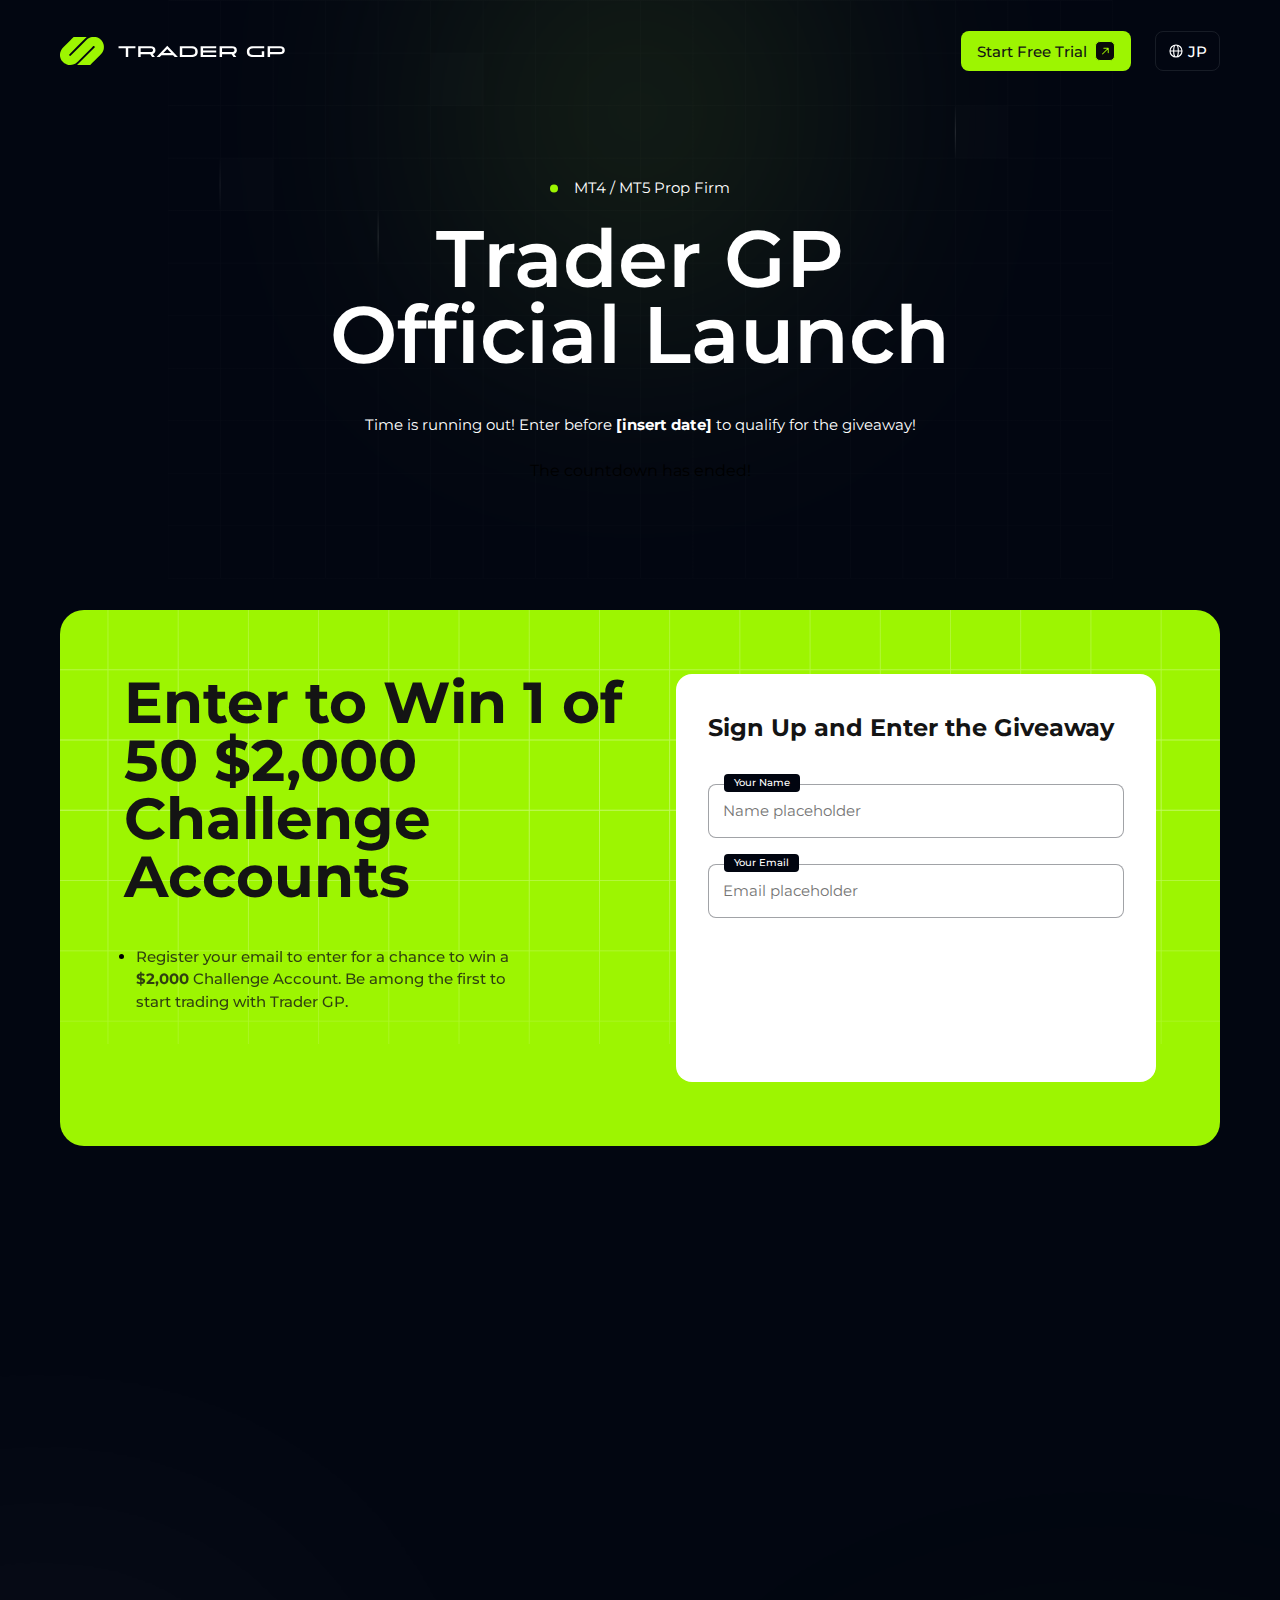
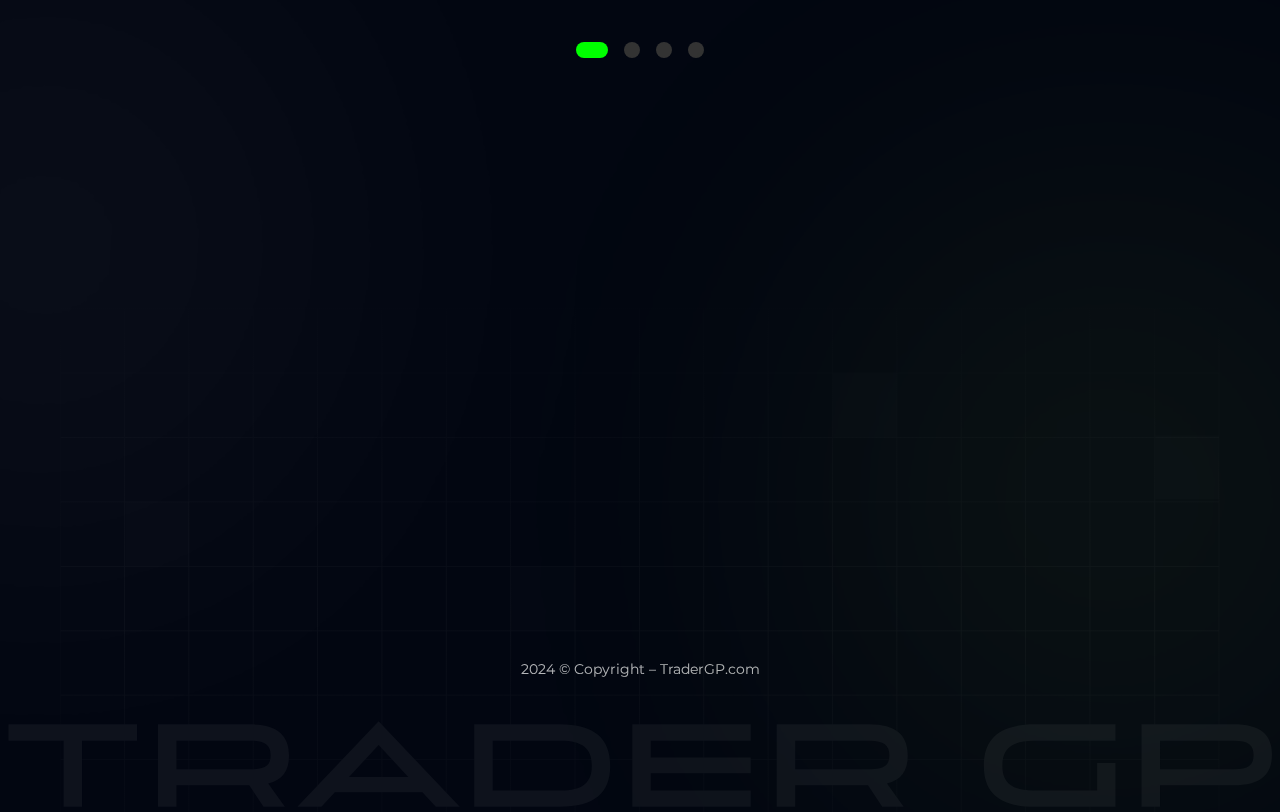
==== index.html @ 7bb1eeb3 "update" ====
<!DOCTYPE html>
<html lang="en">

<head>
    <meta charset="UTF-8">
    <meta name="viewport" content="width=device-width, initial-scale=1.0">
    <meta name="description"
        content="Join Trader GP for a chance to win $2,000 Challenge Accounts. Sign up now and start your journey towards becoming a professional trader.">
    <meta name="keywords" content="Trader GP, Trading, Forex, Giveaway, Challenge Account">
    <link rel="stylesheet" href="./css/style.css">
    <link rel="icon" href="./img/fav.svg" type="image/x-icon">
    <title>Trader GP Official Launch</title>
</head>

<body>
    <div class="container">
        <div class="blue_round"></div>
        <div class="green_round"></div>
        <header>
            <div class="container">
                <div class="header_container">
                    <a class="logo" href="./">
                        <svg class="logo1" xmlns="http://www.w3.org/2000/svg" width="45" height="46" viewBox="0 0 45 46"
                            fill="none">
                            <g clip-path="url(#clip0_260_321)">
                                <path
                                    d="M25.5085 10.2024C20.2651 15.4439 15.0234 20.6855 9.78338 25.927C9.56275 26.1535 9.38083 26.4148 9.24488 26.7003C9.07044 27.0617 9.3182 27.5596 9.75051 27.782C9.91984 27.8921 10.1237 27.9365 10.3235 27.9067C10.5233 27.8769 10.7053 27.775 10.8351 27.6202C11.3786 27.1148 11.8893 26.579 12.4101 26.0558L19.2867 19.1767C21.605 16.8592 23.936 14.5493 26.2392 12.2167C27.2284 11.1915 28.4005 10.3601 29.6951 9.76522C30.4847 9.42389 31.3122 9.17785 32.1601 9.03232C33.1982 8.85615 34.2558 8.82468 35.3026 8.93882C35.8289 8.98939 36.3479 9.09873 36.8498 9.26483C37.5096 9.46087 38.1509 9.71457 38.7662 10.023C40.4599 10.919 41.8591 12.2844 42.7961 13.9554C43.2226 14.7454 43.5577 15.5814 43.7947 16.4473C44.1613 17.6755 44.1233 18.924 44.0475 20.1674C43.978 20.9656 43.7906 21.7491 43.4913 22.4924C43.1446 23.495 42.6262 24.4296 41.9592 25.2547C41.4005 25.9219 40.7988 26.5537 40.1895 27.1704C38.344 29.0355 36.4807 30.8854 34.6276 32.7303C33.2194 34.138 31.8163 35.5482 30.4005 36.9457C30.2722 37.0634 30.1067 37.1322 29.9328 37.1403C25.8288 37.1505 21.7264 37.1505 17.6257 37.1403C17.5094 37.1403 17.3299 37.1403 17.1201 37.1403C17.1327 37.1555 18.1086 36.18 18.096 36.1648L26.1557 28.108C28.6839 25.5807 31.2078 23.0535 33.7276 20.5262C34.0158 20.2381 34.304 19.95 34.5871 19.6569C34.7263 19.5335 34.8249 19.3709 34.87 19.1905C34.9151 19.0101 34.9046 18.8203 34.8399 18.646C34.7744 18.4654 34.6588 18.3071 34.5065 18.1899C34.3543 18.0726 34.1718 18.0011 33.9804 17.9838C33.8388 17.9744 33.697 17.9972 33.5656 18.0506C33.4342 18.104 33.3167 18.1866 33.2219 18.2921C32.691 18.8203 32.1576 19.346 31.6267 19.8767L26.0318 25.5024C23.8576 27.6792 21.6843 29.8543 19.5117 32.0277C18.7255 32.8112 17.9594 33.6174 17.1479 34.3755C16.228 35.2394 15.1521 35.9204 13.9776 36.3822C12.7437 36.8732 11.4248 37.1154 10.0969 37.0949C9.00716 37.0861 7.92553 36.907 6.89116 36.5641C5.0941 35.965 3.5033 34.8698 2.30256 33.4051C1.60196 32.605 1.06052 31.6786 0.707294 30.6756C0.457087 30.0352 0.260891 29.375 0.120759 28.7019C0.0149268 27.913 -0.0214478 27.1164 0.0120505 26.3212C0.0198502 25.709 0.104791 25.1002 0.264866 24.5092C0.492224 23.7214 0.780459 22.9525 1.12697 22.2094C1.70592 20.9458 2.64386 19.9576 3.6172 18.9897C5.83018 16.7859 8.03895 14.5779 10.2435 12.3658C11.3256 11.2841 12.4076 10.2075 13.4846 9.12078C13.5672 9.03123 13.6683 8.96083 13.781 8.91455C13.8937 8.86827 14.0152 8.84723 14.1369 8.85289C18.1819 8.85289 22.7857 8.85289 26.8409 8.85289"
                                    fill="#9DF501" />
                            </g>
                            <defs>
                                <clipPath id="clip0_260_321">
                                    <rect width="44.0976" height="44.0976" fill="white"
                                        transform="translate(0 0.951172)" />
                                </clipPath>
                            </defs>
                        </svg>
                        <svg class="logo2" xmlns="http://www.w3.org/2000/svg" width="170" height="16"
                            viewBox="0 0 170 16" fill="none">
                            <path d="M11.2704 14.0634H8.83179V5.32763H1.54688V3.16685H18.5399V5.32763H11.2704V14.0634Z"
                                fill="white" />
                            <path
                                d="M38.6334 7.2569V7.33407C38.6334 9.29421 37.7691 10.4981 35.8861 10.9765L38.0932 14.0634H35.2533L33.3703 11.2235H23.7549V14.0634H21.3008V3.16685H33.571C37.0745 3.16685 38.6334 4.61766 38.6334 7.2569ZM36.1948 7.3032V7.22603C36.1948 5.945 35.4694 5.32763 33.5864 5.32763H23.7549V9.09356H33.5864C35.5157 9.09356 36.1948 8.53794 36.1948 7.3032Z"
                                fill="white" />
                            <path
                                d="M61.2066 14.0634H58.0426L56.2677 12.1495H44.692L42.9171 14.0634H39.7377L50.4799 2.76556L61.2066 14.0634ZM50.4799 5.8987L46.5596 10.1277H54.4001L50.4799 5.8987Z"
                                fill="white" />
                            <path
                                d="M74.4271 14.0634H63.1138V3.16685H74.4271C79.0419 3.16685 81.0946 5.09612 81.0946 8.58424V8.70771C81.0946 12.1958 79.0419 14.0634 74.4271 14.0634ZM65.5679 5.32763V11.9026H74.5042C77.4522 11.9026 78.656 10.8531 78.656 8.69228V8.5688C78.656 6.37716 77.4522 5.32763 74.5042 5.32763H65.5679Z"
                                fill="white" />
                            <path
                                d="M99.6785 14.0634H84.0128V3.16685H99.6785V5.32763H86.4668V7.53472H99.6785V9.61833H86.4668V11.9026H99.6785V14.0634Z"
                                fill="white" />
                            <path
                                d="M120.436 7.2569V7.33407C120.436 9.29421 119.571 10.4981 117.688 10.9765L119.895 14.0634H117.056L115.173 11.2235H105.557V14.0634H103.103V3.16685H115.373C118.877 3.16685 120.436 4.61766 120.436 7.2569ZM117.997 7.3032V7.22603C117.997 5.945 117.272 5.32763 115.389 5.32763H105.557V9.09356H115.389C117.318 9.09356 117.997 8.53794 117.997 7.3032Z"
                                fill="white" />
                            <path
                                d="M147.905 14.0634H137.163C132.548 14.0634 130.495 12.1958 130.495 8.70771V8.58424C130.495 5.09612 132.548 3.16685 137.163 3.16685H147.905V5.32763H137.101C134.215 5.32763 132.949 6.37716 132.949 8.5688V8.69228C132.949 10.8531 134.215 11.9026 137.101 11.9026H145.466V8.27555H147.905V14.0634Z"
                                fill="white" />
                            <path
                                d="M153.785 14.0634H151.331V3.16685H163.523C167.027 3.16685 168.586 4.52506 168.586 7.13343V7.2106C168.586 9.81897 167.027 11.2235 163.523 11.2235H153.785V14.0634ZM153.785 5.32763V9.09356H163.539C165.468 9.09356 166.147 8.53794 166.147 7.27234V7.19516C166.147 5.88326 165.422 5.32763 163.539 5.32763H153.785Z"
                                fill="white" />
                        </svg>
                    </a>
                    <div class="right">

                        <a href="#" class="btn">
                            <p>Start Free Trial</p>
                            <svg xmlns="http://www.w3.org/2000/svg" width="20" height="20" viewBox="0 0 20 20"
                                fill="none">
                                <rect x="0.5" y="0.5" width="19" height="19" rx="4.5" fill="#0A0A0A" stroke="#9DF501" />
                                <path
                                    d="M13.7408 7.23694C13.7408 6.9608 13.517 6.73694 13.2408 6.73694L8.74085 6.73694C8.4647 6.73694 8.24085 6.9608 8.24085 7.23694C8.24085 7.51308 8.4647 7.73694 8.74085 7.73694L12.7408 7.73694L12.7408 11.7369C12.7408 12.0131 12.9647 12.2369 13.2408 12.2369C13.517 12.2369 13.7408 12.0131 13.7408 11.7369L13.7408 7.23694ZM7.58988 13.595L13.5944 7.59049L12.8873 6.88338L6.88277 12.8879L7.58988 13.595Z"
                                    fill="#9DF501" />
                            </svg>
                        </a>
                        <a class="lang" href="./indexJP.html">
                            <svg xmlns="http://www.w3.org/2000/svg" width="16" height="16" viewBox="0 0 16 16"
                                fill="none">
                                <path
                                    d="M14 8C14 9.5913 13.3679 11.1174 12.2426 12.2426C11.1174 13.3679 9.5913 14 8 14M14 8C14 6.4087 13.3679 4.88258 12.2426 3.75736C11.1174 2.63214 9.5913 2 8 2M14 8H2M8 14C6.4087 14 4.88258 13.3679 3.75736 12.2426C2.63214 11.1174 2 9.5913 2 8M8 14C9.28867 14 10.3333 11.3133 10.3333 8C10.3333 4.68667 9.28867 2 8 2M8 14C6.71133 14 5.66667 11.3133 5.66667 8C5.66667 4.68667 6.71133 2 8 2M8 2C6.4087 2 4.88258 2.63214 3.75736 3.75736C2.63214 4.88258 2 6.4087 2 8"
                                    stroke="white" stroke-width="1.16667" stroke-linejoin="round" />
                            </svg>
                            <p>JP</p>
                        </a>
                    </div>
                </div>
            </div>
        </header>
        <main>
            <section class="sect_timer">

                <div class="box_info">
                    <span class="title fade-in">
                        <svg xmlns="http://www.w3.org/2000/svg" width="8" height="9" viewBox="0 0 8 9" fill="none">
                            <circle cx="4" cy="4.5" r="4" fill="#9DF501" />
                        </svg>
                        <h4>MT4 / MT5 Prop Firm</h4>
                    </span>
                    <h1 class="fade-in">Trader GP Official Launch</h1>
                    <p class="fade-in">Time is running out! Enter before <b>[insert date]</b> to qualify for the
                        giveaway!</p>
                    <div class="countdown fade-in">
                        <div class="time-box">
                            <span id="days" class="time-value">00</span>
                            <span class="time-label">Days</span>
                        </div>
                        <div class="space">:</div>
                        <div class="time-box">
                            <span id="hours" class="time-value">00</span>
                            <span class="time-label">Hours</span>
                        </div>
                        <div class="space">:</div>
                        <div class="time-box">
                            <span id="minutes" class="time-value">00</span>
                            <span class="time-label">Minutes</span>
                        </div>
                        <div class="space">:</div>
                        <div class="time-box">
                            <span id="seconds" class="time-value">00</span>
                            <span class="time-label">Seconds</span>
                        </div>
                    </div>

                </div>
            </section>
            <section class="sect_form">

                <div class="box">
                    <div class="left">
                        <h2 class="fade-in">Enter to Win 1 of 50 $2,000 Challenge Accounts</h2>
                        <ul>
                            <li class="text fade-in">
                                <p>
                                    Register your email to enter for a chance to win a <b>$2,000</b> Challenge
                                    Account.
                                    Be among the first to start trading with
                                    Trader GP.
                                </p>
                            </li>


                            <li class="text fade-in">

                                <p>
                                    Winners will be announced on <b>[insert date]</b>. Secure your spot now!
                                </p>
                            </li>
                        </ul>
                    </div>
                    <div class="right ">
                        <h3 class="fade-in">Sign Up and Enter the Giveaway</h3>
                        <form class="form" id="form">
                            <div class="input-group fade-in">
                                <span class="label">Your Name</span>
                                <input type="text" id="name" placeholder="Name placeholder" class="input-field" />
                            </div>
                            <div class="input-group mb fade-in">
                                <span class="label">Your Email</span>
                                <input type="email" id="email" placeholder="Email placeholder" class="input-field" />
                                <span class="error" id="formError">error</span>
                            </div>

                            <button type="button" class="fade-in btn-submit" id="submitButton">Sign Me Up</button>
                        </form>

                    </div>
                </div>

            </section>
            <section class="sect_slide">

                <div class="grid4">
                    <div class="card fade-in">
                        <img src="./img/icon1.svg" alt="icon">
                        <h3>Powerful Trading Capital</h3>
                        <p>Unlock up to <b>$200,000</b> in trading capital and take your trading to the next
                            level—risk-free.</p>
                    </div>
                    <div class="card fade-in">
                        <img src="./img/icon2.svg" alt="icon">
                        <h3>Maximize Your Earnings</h3>
                        <p>Keep <b>up to 90%</b> of your profits—industry-leading rewards for your success.</p>
                    </div>
                    <div class="card fade-in">
                        <img src="./img/icon3.svg" alt="icon">
                        <h3>Trade Like a Pro</h3>
                        <p>Trade on <b>MT4 and MT5,</b> the global standard for professional traders, with
                            cutting-edge
                            analytical tools.</p>
                    </div>
                    <div class="card fade-in last">
                        <img src="./img/icon4.svg" alt="icon">
                        <h3>Dedicated Support</h3>
                        <p>Access <b>24/7</b> expert support and resources—your success is always our priority</p>
                    </div>
                </div>
                <div class="pagination">
                    <span class="dot active"></span>
                    <span class="dot"></span>
                    <span class="dot"></span>
                    <span class="dot"></span>
                </div>
            </section>
        </main>
        <footer>

            <div class="info">
                <svg class="fade-in" xmlns="http://www.w3.org/2000/svg" width="81" height="81" viewBox="0 0 81 81"
                    fill="none">
                    <path
                        d="M46.855 16.992C37.2237 26.6198 27.5955 36.2475 17.9705 45.8753C17.5652 46.2915 17.231 46.7714 16.9813 47.2958C16.6609 47.9597 17.116 48.8742 17.9101 49.2827C18.2211 49.485 18.5955 49.5666 18.9626 49.5118C19.3296 49.4571 19.6639 49.2699 19.9023 48.9856C20.9007 48.0571 21.8388 47.073 22.7954 46.1121L35.4265 33.4762C39.6849 29.2193 43.9665 24.9764 48.197 20.6918C50.0141 18.8087 52.167 17.2815 54.5451 16.1889C55.9955 15.5619 57.5155 15.11 59.0728 14.8427C60.9797 14.5191 62.9223 14.4613 64.8451 14.6709C65.8118 14.7638 66.7651 14.9646 67.6871 15.2697C68.899 15.6298 70.0769 16.0958 71.2071 16.6624C74.3182 18.3082 76.8884 20.8162 78.6094 23.8855C79.3929 25.3366 80.0083 26.8722 80.4436 28.4627C81.117 30.7188 81.0473 33.012 80.908 35.2959C80.7805 36.7621 80.4362 38.2014 79.8864 39.5667C79.2495 41.4082 78.2973 43.125 77.0723 44.6405C76.046 45.866 74.9407 47.0266 73.8216 48.1593C70.4316 51.5852 67.0091 54.9832 63.6052 58.372C61.0186 60.9576 58.4413 63.5479 55.8408 66.115C55.6051 66.3311 55.301 66.4576 54.9816 66.4725C47.4432 66.4911 39.9078 66.4911 32.3756 66.4725C32.162 66.4725 31.8322 66.4725 31.4468 66.4725C31.47 66.5003 33.2625 64.7085 33.2393 64.6806L48.0438 49.8815C52.6876 45.2394 57.3237 40.5972 61.952 35.9551C62.4814 35.4259 63.0108 34.8967 63.5309 34.3582C63.7865 34.1315 63.9676 33.833 64.0505 33.5016C64.1334 33.1702 64.1141 32.8216 63.9953 32.5013C63.8749 32.1696 63.6625 31.879 63.3828 31.6636C63.1032 31.4482 62.768 31.3169 62.4164 31.2851C62.1564 31.2677 61.8959 31.3097 61.6545 31.4078C61.4132 31.5059 61.1973 31.6576 61.0232 31.8514C60.048 32.8216 59.0682 33.7872 58.093 34.7621L47.8162 45.0954C43.8226 49.0939 39.8304 53.0892 35.8399 57.0814C34.3956 58.5205 32.9885 60.0014 31.4979 61.394C29.8082 62.9807 27.832 64.2316 25.6745 65.0798C23.408 65.9817 20.9855 66.4266 18.5463 66.3889C16.5447 66.3728 14.5579 66.0438 12.6579 65.4141C9.35704 64.3135 6.43499 62.3018 4.22943 59.6114C2.94253 58.1418 1.948 56.4402 1.29918 54.5979C0.839595 53.4215 0.479214 52.2088 0.221815 50.9724C0.027418 49.5234 -0.0393962 48.0602 0.0221348 46.5995C0.0364615 45.4749 0.192484 44.3567 0.486516 43.2711C0.904135 41.8241 1.43358 40.4117 2.07006 39.0467C3.13349 36.7257 4.85634 34.9106 6.64421 33.1327C10.7091 29.0847 14.7662 25.0291 18.8156 20.9656C20.8032 18.9788 22.7907 17.0013 24.769 15.0051C24.9207 14.8406 25.1065 14.7113 25.3135 14.6263C25.5205 14.5413 25.7436 14.5027 25.9671 14.5131C33.3972 14.5131 41.8536 14.5131 49.3023 14.5131"
                        fill="#9DF501" />
                </svg>
                <h2 class="fade-in">
                    Winners announced on <span class="green">[insert date]</span>. Claim your funded account and
                    start
                    profiting with Trader GP.
                </h2>
                <span class="link fade-in">
                    <p>Terms and conditions apply.</p>
                    <a href="#" class="header__link green">Read here</a>
                </span>

                <div class="box ">
                    <div class="box_info fade-in">
                        <h3>Address</h3>
                        <p>5830 E 2nd St STE 7000 #9872
                            Casper WY 82609 USA</p>
                    </div>
                    <div class="box_info fade-in">
                        <h3>Support Email</h3>
                        <a class="header__link" href="support@tradergp.com">support@tradergp.com</a>
                    </div>
                </div>
                <h4 class="fade-in copy">2024 © Copyright – TraderGP.com</h4>

            </div>

        </footer>
    </div>
    <svg class="bot" xmlns="http://www.w3.org/2000/svg" width="1422" height="96" viewBox="0 0 1422 96" fill="none">
        <path d="M83.3078 96.1376H62.5568V21.8017H0.566406V3.41473H145.167V21.8017H83.3078V96.1376Z" fill="#0E121C" />
        <path
            d="M316.151 38.2186V38.8753C316.151 55.5549 308.796 65.7991 292.773 69.8705L311.554 96.1376H287.388L271.365 71.9719H189.543V96.1376H168.661V3.41473H273.073C302.886 3.41473 316.151 15.7603 316.151 38.2186ZM295.4 38.6126V37.956C295.4 27.0551 289.227 21.8017 273.204 21.8017H189.543V53.8476H273.204C289.621 53.8476 295.4 49.1195 295.4 38.6126Z"
            fill="#0E121C" />
        <path
            d="M508.235 96.1376H481.312L466.208 79.852H367.706L352.603 96.1376H325.548L416.957 0L508.235 96.1376ZM416.957 26.6611L383.598 62.647H450.316L416.957 26.6611Z"
            fill="#0E121C" />
        <path
            d="M620.734 96.1376H524.465V3.41473H620.734C660.003 3.41473 677.471 19.8317 677.471 49.5135V50.5642C677.471 80.246 660.003 96.1376 620.734 96.1376ZM545.347 21.8017V77.7506H621.391C646.476 77.7506 656.72 68.8198 656.72 50.4328V49.3822C656.72 30.7325 646.476 21.8017 621.391 21.8017H545.347Z"
            fill="#0E121C" />
        <path
            d="M835.608 96.1376H702.303V3.41473H835.608V21.8017H723.185V40.5827H835.608V58.313H723.185V77.7506H835.608V96.1376Z"
            fill="#0E121C" />
        <path
            d="M1012.24 38.2186V38.8753C1012.24 55.5549 1004.88 65.7991 988.862 69.8705L1007.64 96.1376H983.477L967.454 71.9719H885.632V96.1376H864.75V3.41473H969.162C998.975 3.41473 1012.24 15.7603 1012.24 38.2186ZM991.489 38.6126V37.956C991.489 27.0551 985.316 21.8017 969.293 21.8017H885.632V53.8476H969.293C985.71 53.8476 991.489 49.1195 991.489 38.6126Z"
            fill="#0E121C" />
        <path
            d="M1245.98 96.1376H1154.58C1115.31 96.1376 1097.84 80.246 1097.84 50.5642V49.5135C1097.84 19.8317 1115.31 3.41473 1154.58 3.41473H1245.98V21.8017H1154.05C1129.49 21.8017 1118.72 30.7325 1118.72 49.3822V50.4328C1118.72 68.8198 1129.49 77.7506 1154.05 77.7506H1225.23V46.8868H1245.98V96.1376Z"
            fill="#0E121C" />
        <path
            d="M1296.02 96.1376H1275.14V3.41473H1378.89C1408.7 3.41473 1421.97 14.9723 1421.97 37.1679V37.8246C1421.97 60.0203 1408.7 71.9719 1378.89 71.9719H1296.02V96.1376ZM1296.02 21.8017V53.8476H1379.02C1395.44 53.8476 1401.22 49.1195 1401.22 38.35V37.6933C1401.22 26.5298 1395.05 21.8017 1379.02 21.8017H1296.02Z"
            fill="#0E121C" />
    </svg>
    <div id="popup" class="popup">
        <h2>Thanks</h2>
        <p>Register your email to enter for a chance to win a <b>$2,000</b> Challenge Account. Be among the first to
            start
            trading with
            Trader GP.</p>
    </div>

    <script src="./index.js"></script>
</body>

</html>
---- css/style.css ----
@font-face {
  font-family: "Montserrat";
  src: url("../fonts/Montserrat-Regular.ttf") format("truetype");
  font-weight: 400;
  font-style: normal;
}
@font-face {
  font-family: "Montserrat";
  src: url("../fonts/Montserrat-Medium.ttf") format("truetype");
  font-weight: 500;
  font-style: normal;
}
@font-face {
  font-family: "Montserrat";
  src: url("../fonts/Montserrat-SemiBold.ttf") format("truetype");
  font-weight: 600;
  font-style: normal;
}
@font-face {
  font-family: "Montserrat";
  src: url("../fonts/Montserrat-Bold.ttf") format("truetype");
  font-weight: 700;
  font-style: normal;
}
@font-face {
  font-family: "Noto Sans JP";
  src: url("../fonts/NotoSansJP-Regular.ttf") format("truetype");
  font-weight: 400;
  font-style: normal;
}
@font-face {
  font-family: "Noto Sans JP";
  src: url("../fonts/NotoSansJP-Medium.ttf") format("truetype");
  font-weight: 500;
  font-style: normal;
}
@font-face {
  font-family: "Noto Sans JP";
  src: url("../fonts/NotoSansJP-SemiBold.ttf") format("truetype");
  font-weight: 600;
  font-style: normal;
}
@font-face {
  font-family: "Noto Sans JP";
  src: url("../fonts/NotoSansJP-Bold.ttf") format("truetype");
  font-weight: 700;
  font-style: normal;
}
* {
  padding: 0;
  margin: 0;
  box-sizing: border-box;
  text-decoration: none;
  list-style: none;
  font-family: "Montserrat", sans-serif;
}

:root {
  --trans: all 0.35s ease-in-out;
}

.container {
  width: 100%;
  max-width: 1440px;
  margin: 0 auto;
  padding: 0 60px;
}

@media (max-width: 1020px) {
  .container {
    padding: 0 24px;
  }
}
html {
  scroll-behavior: smooth;
  overflow-x: hidden;
}

body {
  background-color: #020611;
}

img {
  width: 100%;
  display: block;
}

.header__link {
  color: var(--White, #fff);
  font-family: Montserrat;
  font-size: 15px;
  font-style: normal;
  font-weight: 500;
  line-height: 100%;
  transition: var(--trans);
  position: relative;
}
.header__link:hover {
  color: #9df501 !important;
}

.header__link:not(.no_active)::before {
  content: "";
  position: absolute;
  left: 0;
  bottom: -2px;
  width: 0;
  height: 1px;
  background-color: #9df501;
  transition: width 0.35s;
}

.header__link:not(.no_active):hover:before {
  width: 100%;
}

header {
  position: absolute;
  width: 100%;
  top: 0px;
  left: 0px;
  padding-block: 28px;
}
header .header_container {
  display: flex;
  align-items: center;
  justify-content: space-between;
}
header .logo {
  max-width: 226px;
  display: flex;
  align-items: center;
  gap: 12px;
}
header .right {
  display: flex;
  align-items: center;
  justify-content: center;
  gap: 24px;
}
header .btn {
  display: flex;
  align-items: center;
  justify-content: center;
  gap: 8px;
  border-radius: 8px;
  padding: 9px 16px;
  background: var(--Geen-Lime, #9df501);
  transition: var(--trans);
  height: 40px;
}
header .btn p {
  color: var(--Dark, #141414);
  font-family: Montserrat;
  font-size: 15px;
  font-style: normal;
  font-weight: 500;
  line-height: 100%;
}
header .btn svg path {
  transition: var(--trans);
  transform-origin: center;
}
header .btn:hover {
  box-shadow: 0px 4px 28px 0px rgba(187, 255, 67, 0.2);
}
header .btn:hover svg path {
  transform: rotate(45deg);
}
header .lang {
  display: flex;
  height: 40px;
  padding: 0px 12px;
  justify-content: center;
  align-items: center;
  gap: 4px;
  border-radius: 8px;
  border: 1px solid rgba(216, 225, 228, 0.1);
  transition: var(--trans);
}
header .lang p {
  color: var(--White, #fff);
  font-family: Montserrat;
  font-size: 15px;
  font-style: normal;
  font-weight: 500;
  line-height: 100%;
  transition: var(--trans);
}
header .lang svg path {
  stroke: white;
  transition: var(--trans);
}
header .lang:hover {
  background: var(--Geen-Lime, #9df501);
  box-shadow: 0px 4px 28px 0px rgba(187, 255, 67, 0.2);
}
header .lang:hover:hover p {
  color: var(--Dark, #141414);
}
header .lang:hover:hover svg path {
  stroke: #020611;
}

.sect_timer {
  padding-top: 180px;
  padding-bottom: 130px;
  background-image: url(../img/bg1_desk.svg);
  background-position: center 0px;
  background-repeat: no-repeat;
  background-size: contain;
}
.sect_timer .box_info {
  display: flex;
  width: 100%;
  max-width: 753px;
  flex-direction: column;
  align-items: center;
  margin-right: auto;
  margin-left: auto;
}
.sect_timer .title {
  display: flex;
  align-items: center;
  gap: 16px;
  margin-bottom: 24px;
}
.sect_timer .title h4 {
  color: var(--White, #fff);
  font-family: Montserrat;
  font-size: 15px;
  font-style: normal;
  font-weight: 400;
  line-height: 110%;
}
.sect_timer h1 {
  color: var(--White, #fff);
  text-align: center;
  font-family: Montserrat;
  font-size: 80px;
  font-style: normal;
  font-weight: 600;
  line-height: 96%;
  width: 100%;
  max-width: 680px;
  margin-bottom: 40px;
}
.sect_timer p {
  color: var(--White, #fff);
  text-align: center;
  font-family: Montserrat;
  font-size: 15px;
  font-style: normal;
  font-weight: 400;
  line-height: 150%;
}
.sect_timer .countdown {
  display: flex;
  justify-content: center;
  gap: 24px;
  margin-top: 24px;
}
.sect_timer .time-box {
  display: flex;
  flex-direction: column;
  text-align: center;
}
.sect_timer .time-value {
  color: var(--Geen-Lime, #9df501);
  text-align: center;
  font-feature-settings: "liga" off, "clig" off;
  font-family: Montserrat;
  font-size: 100px;
  font-style: normal;
  font-weight: 700;
  line-height: 96%;
  margin-bottom: 12px;
  width: 128px;
}
.sect_timer .time-label {
  color: var(--White, #fff);
  text-align: center;
  font-feature-settings: "liga" off, "clig" off;
  font-family: Montserrat;
  font-size: 18px;
  font-style: normal;
  font-weight: 400;
  line-height: 96%;
  opacity: 0.8;
}
.sect_timer .space {
  color: var(--Geen-Lime, #9df501);
  text-align: center;
  font-feature-settings: "liga" off, "clig" off;
  font-family: Montserrat;
  font-size: 100px;
  font-style: normal;
  font-weight: 700;
  line-height: 96%;
}

.sect_form .box {
  border-radius: 24px;
  background: var(--Geen-Lime, #9df501);
  padding: 64px;
  display: flex;
  justify-content: space-between;
  width: 100%;
  background-image: url(../img/bg_form.svg);
  background-position: center 0px;
  background-repeat: no-repeat;
  background-size: contain;
  gap: 15px;
}
.sect_form .left {
  width: 100%;
  max-width: 616px;
  display: flex;
  flex-direction: column;
  align-items: start;
}
.sect_form .left h2 {
  color: var(--Dark, #141414);
  font-feature-settings: "liga" off, "clig" off;
  font-family: Montserrat;
  font-size: 58px;
  font-style: normal;
  font-weight: 700;
  line-height: 100%; /* 58px */
  margin-bottom: 40px;
}
.sect_form ul {
  width: 100%;
  max-width: 420px;
  padding-left: 12px;
}
.sect_form ul p {
  color: var(--Dark, #141414);
  font-feature-settings: "liga" off, "clig" off;
  font-family: Montserrat;
  font-size: 15px;
  font-style: normal;
  font-weight: 500;
  line-height: 150%; /* 22.5px */
  opacity: 0.8;
}
.sect_form ul li:first-child {
  margin-bottom: 24px;
}
.sect_form ul li {
  list-style-type: disc;
}
.sect_form .right {
  border-radius: 16px;
  background: var(--White, #fff);
  backdrop-filter: blur(7.5px);
  display: flex;
  width: 100%;
  max-width: 480px;
  padding: 40px 32px;
  flex-direction: column;
  flex-shrink: 0;
}
.sect_form .right h3 {
  color: var(--Dark, #141414);
  font-feature-settings: "liga" off, "clig" off;
  font-family: Montserrat;
  font-size: 24px;
  font-style: normal;
  font-weight: 700;
  line-height: 120%;
  margin-bottom: 32px;
}
.sect_form .right .form {
  display: flex;
  flex-direction: column;
  width: 100%;
}
.sect_form .input-group {
  width: 100%;
  position: relative;
  padding-top: 10px;
  margin-bottom: 16px;
}
.sect_form .input-group .label {
  color: var(--White, #fff);
  font-feature-settings: "liga" off, "clig" off;
  font-family: Montserrat;
  font-size: 10px;
  font-style: normal;
  font-weight: 500;
  line-height: 100%; /* 10px */
  border-radius: 4px;
  background: #010510;
  display: flex;
  justify-content: center;
  align-items: center;
  padding: 4px 10px;
  left: 16px;
  top: 0px;
  width: fit-content;
  position: absolute;
}
.sect_form input {
  border-radius: 8px;
  border: 1px solid rgba(1, 5, 16, 0.368627451);
  width: 100%;
  color: #010510;
  font-feature-settings: "liga" off, "clig" off;
  font-family: Montserrat;
  font-size: 15px;
  font-style: normal;
  font-weight: 400;
  line-height: 16px;
  padding: 18px 14px;
  outline: none;
  transition: var(--trans);
}
.sect_form input:hover {
  border: 1px solid #010510;
}
.sect_form input:focus {
  border: 1px solid var(--Geen-Lime, #9df501);
}
.sect_form .input_error {
  border: 1px solid #ff5d60 !important;
}
.sect_form .mb {
  padding-bottom: 22px;
  margin-bottom: 0px;
}
.sect_form .error {
  color: #ff5d60;
  font-feature-settings: "liga" off, "clig" off;
  font-family: Montserrat;
  font-size: 12px;
  font-style: normal;
  font-weight: 400;
  line-height: 16px; /* 133.333% */
  margin-left: 14px;
  text-transform: capitalize;
  opacity: 0;
  transition: var(--trans);
  position: absolute;
  bottom: 0px;
  left: 0px;
}
.sect_form .btn-submit {
  margin-top: 10px;
  display: flex;
  height: 56px;
  padding: 10px 24px;
  justify-content: center;
  align-items: center;
  gap: 10px;
  color: var(--Dark, #141414);
  font-feature-settings: "liga" off, "clig" off;
  font-family: Montserrat;
  font-size: 18px;
  font-style: normal;
  font-weight: 600;
  line-height: 100%; /* 18px */
  border-radius: 8px;
  background: var(--Geen-Lime, #9df501);
  cursor: pointer;
  outline: none;
  border: none;
  transition: var(--trans);
}
.sect_form .btn-submit:hover {
  box-shadow: 0px 4px 28px 0px rgba(187, 255, 67, 0.2);
}

.popup {
  opacity: 0;
  visibility: hidden;
  position: fixed;
  left: 50%;
  top: 50%;
  transform: translate(-50%, -50%);
  border-radius: 16px;
  background: var(--White, #fff);
  backdrop-filter: blur(7.5px);
  color: #141414;
  padding: 16px;
  box-shadow: 0px 4px 16px rgba(0, 0, 0, 0.1);
  font-family: Montserrat;
  z-index: 1000;
  align-items: center;
  justify-content: center;
  width: 100%;
  max-width: 482px;
  padding: 40px 32px;
  flex-direction: column;
  transition: var(--trans);
}
.popup h2 {
  color: var(--Dark, #141414);
  text-align: center;
  font-feature-settings: "liga" off, "clig" off;
  font-family: Montserrat;
  font-size: 24px;
  font-style: normal;
  font-weight: 700;
  line-height: 120%; /* 28.8px */
  margin-bottom: 16px;
}
.popup p {
  color: var(--Dark, #141414);
  text-align: center;
  font-feature-settings: "liga" off, "clig" off;
  font-family: Montserrat;
  font-size: 15px;
  font-style: normal;
  font-weight: 500;
  line-height: 150%; /* 22.5px */
}

.sect_slide {
  padding-top: 130px;
  overflow: hidden;
}
.sect_slide .grid4::-webkit-scrollbar {
  display: none;
}
.sect_slide .grid4 {
  display: grid;
  grid-template-columns: 1fr 1fr 1fr 1fr;
  gap: 32px;
  padding-right: 50px;
}
.sect_slide .grid4 .pagination {
  display: none;
}
.sect_slide .card {
  width: 305px;
  display: flex;
  flex-direction: column;
  padding: 24px;
  border-radius: 12px;
  background: #0b0f1a;
  align-items: flex-start;
  backdrop-filter: blur(50px);
}
.sect_slide .card img {
  width: 64px;
  height: 64px;
  margin-bottom: 100px;
}
.sect_slide .card h3 {
  color: var(--White, #fff);
  font-feature-settings: "liga" off, "clig" off;
  font-family: Montserrat;
  font-size: 20px;
  font-style: normal;
  font-weight: 600;
  line-height: 110%; /* 22px */
  margin-bottom: 16px;
}
.sect_slide .card p {
  color: var(--White, #fff);
  font-feature-settings: "liga" off, "clig" off;
  font-family: Montserrat;
  font-size: 15px;
  font-style: normal;
  font-weight: 400;
  line-height: 150%; /* 22.5px */
  height: 92px;
}
@media (max-width: 1439px) {
  .sect_slide .grid4 {
    overflow-x: auto;
    scroll-behavior: smooth;
  }
  .sect_slide .grid4::-webkit-scrollbar {
    display: none;
  }
  .sect_slide .pagination {
    justify-content: center;
    margin-top: 24px;
    display: flex;
  }
  .sect_slide .dot {
    width: 16px;
    height: 16px;
    background: #333;
    border-radius: 100px;
    margin: 0 8px;
    cursor: pointer;
  }
  .sect_slide .dot.active {
    background: #0f0;
    width: 32px;
  }
}

@media (max-width: 700px) {
  .sect_slide .card {
    width: 300px;
  }
}
footer {
  padding-top: 130px;
  background-image: url(../img/bg2_desk.svg);
  background-position: center bottom;
  background-repeat: no-repeat;
  background-size: contain;
}
footer .info {
  width: 100%;
  max-width: 862px;
  margin-right: auto;
  margin-left: auto;
  display: flex;
  flex-direction: column;
  align-items: center;
  justify-content: center;
}
footer svg {
  margin-bottom: 32px;
}
footer h2 {
  color: var(--White, #fff);
  text-align: center;
  font-feature-settings: "liga" off, "clig" off;
  font-family: Montserrat;
  font-size: 32px;
  font-style: normal;
  font-weight: 700;
  line-height: 130%; /* 41.6px */
  margin-bottom: 32px;
}
footer .green {
  color: var(--Geen-Lime, #9df501);
}
footer .link {
  display: flex;
  align-items: center;
  gap: 5px;
  margin-bottom: 64px;
}
footer .link p {
  color: var(--White, #fff);
  text-align: center;
  font-feature-settings: "liga" off, "clig" off;
  font-family: Montserrat;
  font-size: 18px;
  font-style: normal;
  font-weight: 400;
  line-height: 150%; /* 27px */
}
footer .link a {
  color: var(--Geen-Lime, #9df501);
  font-feature-settings: "liga" off, "clig" off;
  font-family: Montserrat;
  font-size: 18px;
  font-style: normal;
  font-weight: 700;
  line-height: 150%;
}
footer .box {
  width: 100%;
  max-width: 644px;
  display: flex;
  align-items: center;
  justify-content: center;
  gap: 32px;
  margin-right: auto;
  margin-left: auto;
  margin-bottom: 64px;
}
footer .box .box_info {
  border-radius: 8px;
  background: #0c101a;
  width: 100%;
  max-width: 306px;
  padding: 18px 30px;
  display: flex;
  flex-direction: column;
  align-items: center;
  gap: 12px;
  min-height: 106px;
}
footer .box .box_info h3 {
  color: var(--White, #fff);
  text-align: center;
  font-feature-settings: "liga" off, "clig" off;
  font-family: Montserrat;
  font-size: 14px;
  font-style: normal;
  font-weight: 400;
  line-height: 150%; /* 21px */
  opacity: 0.7;
}
footer .box .box_info p,
footer .box .box_info a {
  color: var(--White, #fff);
  text-align: center;
  font-feature-settings: "liga" off, "clig" off;
  font-family: Montserrat;
  font-size: 15px;
  font-style: normal;
  font-weight: 400;
  line-height: 130%; /* 19.5px */
}
footer .copy {
  color: var(--White, #fff);
  text-align: center;
  font-feature-settings: "liga" off, "clig" off;
  font-family: Montserrat;
  font-size: 14px;
  font-style: normal;
  font-weight: 400;
  line-height: 150%; /* 21px */
  opacity: 0.7;
  margin-bottom: 112px;
}

.bot {
  margin-bottom: 0px;
  margin-right: auto;
  margin-left: auto;
  display: block;
  padding-left: 8px;
  padding-right: 8px;
  width: 100%;
  max-width: 1440px;
  position: absolute;
  bottom: 0px;
  left: 50%;
  transform: translateX(-50%);
}

body {
  position: relative;
  overflow-x: hidden;
}
body .container {
  position: relative;
}

.blue_round {
  border-radius: 484.288px;
  opacity: 0.1;
  background: #fff;
  filter: blur(250px);
  width: 100%;
  max-width: 339.655px;
  height: 484.288px;
  transform: rotate(3.73deg);
  position: absolute;
  bottom: 325px;
  left: -126px;
  z-index: 2;
}

.green_round {
  border-radius: 484.288px;
  opacity: 0.15;
  background: #bbff43;
  filter: blur(250px);
  width: 100%;
  max-width: 339.655px;
  height: 484.288px;
  transform: rotate(3.73deg);
  position: absolute;
  bottom: 75px;
  right: 0px;
  z-index: 2;
}

.fade-in {
  opacity: 0;
  transform: translateY(-20px);
  transition: opacity 1s ease-out, transform 1s ease-out !important;
}

.fade-in.visible {
  opacity: 1;
  transform: translateY(0);
}

@media (max-width: 1200px) {
  .sect_form .right {
    max-width: 400px;
  }
  .sect_form .box {
    padding: 40px;
  }
}
@media (max-width: 940px) {
  .sect_form .box {
    flex-direction: column;
    align-items: center;
    gap: 32px;
  }
  .sect_form .left {
    align-items: center;
    text-align: center;
  }
  .sect_form ul li {
    list-style: none;
  }
}
@media (max-width: 820px) {
  .sect_timer .time-value {
    width: 90px;
    font-size: 60px;
  }
  .sect_timer .space {
    font-size: 60px;
  }
  .sect_timer .time-label {
    font-size: 16px;
  }
}
@media (max-width: 650px) {
  .logo2 {
    display: none;
  }
  header .btn {
    height: 32px;
    font-size: 14px;
  }
  header .lang {
    height: 32px;
    font-size: 14px;
  }
  header .lang svg {
    width: 20px;
    height: 20px;
  }
  .sect_timer .title h4 {
    font-size: 14px;
  }
  .sect_timer .title {
    gap: 8px;
  }
  .sect_timer h1 {
    font-size: 64px;
    margin-bottom: 32px;
  }
  .sect_timer p {
    font-size: 14px;
    width: 100%;
    max-width: 287px;
    margin-right: auto;
    margin-left: auto;
  }
  .sect_timer .time-value {
    font-size: 48px;
    width: 62px;
    margin-bottom: 5px;
  }
  .sect_timer .space {
    font-size: 48px;
  }
  .sect_timer .time-label {
    font-size: 10px;
  }
  .sect_timer {
    padding-bottom: 80px;
  }
  .sect_form .left h2 {
    font-size: 30px;
  }
  .sect_form .box {
    padding: 40px 16px;
  }
  .sect_form .left {
    max-width: 100%;
  }
  .sect_form ul {
    max-width: 330px;
  }
  .sect_form .right h3 {
    font-size: 20px;
    text-align: center;
  }
  .sect_form .right {
    max-width: 100%;
    padding: 24px;
  }
  .sect_slide .card h3 {
    font-size: 18px;
  }
  .sect_slide .card p {
    font-size: 14px;
  }
  .sect_slide {
    padding-top: 80px;
  }
  footer {
    padding-top: 80px;
  }
  footer h2 {
    font-size: 22px;
  }
  footer .link p {
    font-size: 16px;
  }
  footer .link a {
    font-size: 16px;
  }
  footer .box {
    flex-direction: column;
    gap: 16px;
  }
  footer .box .box_info h3 {
    font-size: 12px;
  }
  footer .box .box_info p,
  footer .box .box_info a {
    font-size: 14px;
  }
  footer .copy {
    font-size: 12px;
  }
  .sect_timer .countdown {
    gap: 10px;
  }
  header {
    padding-block: 16px;
  }
  .sect_timer {
    padding-top: 134px;
  }
  .sect_timer {
    background-image: none;
  }
  .sect_form .box {
    background-image: url(../img/bg_form_mob.svg);
  }
  footer {
    background-image: none;
  }
  body {
    background-image: url(../img/bg1_mob.svg), url(../img/bg2_mob.svg);
    background-repeat: no-repeat, no-repeat;
    background-position: top, bottom;
    background-size: contain, contain;
  }
  .sect_form .btn-submit {
    font-size: 16px;
  }
  .sect_slide .dot {
    width: 8px;
    height: 8px;
  }
  .sect_slide .dot.active {
    width: 24px;
  }
}/*# sourceMappingURL=style.css.map */
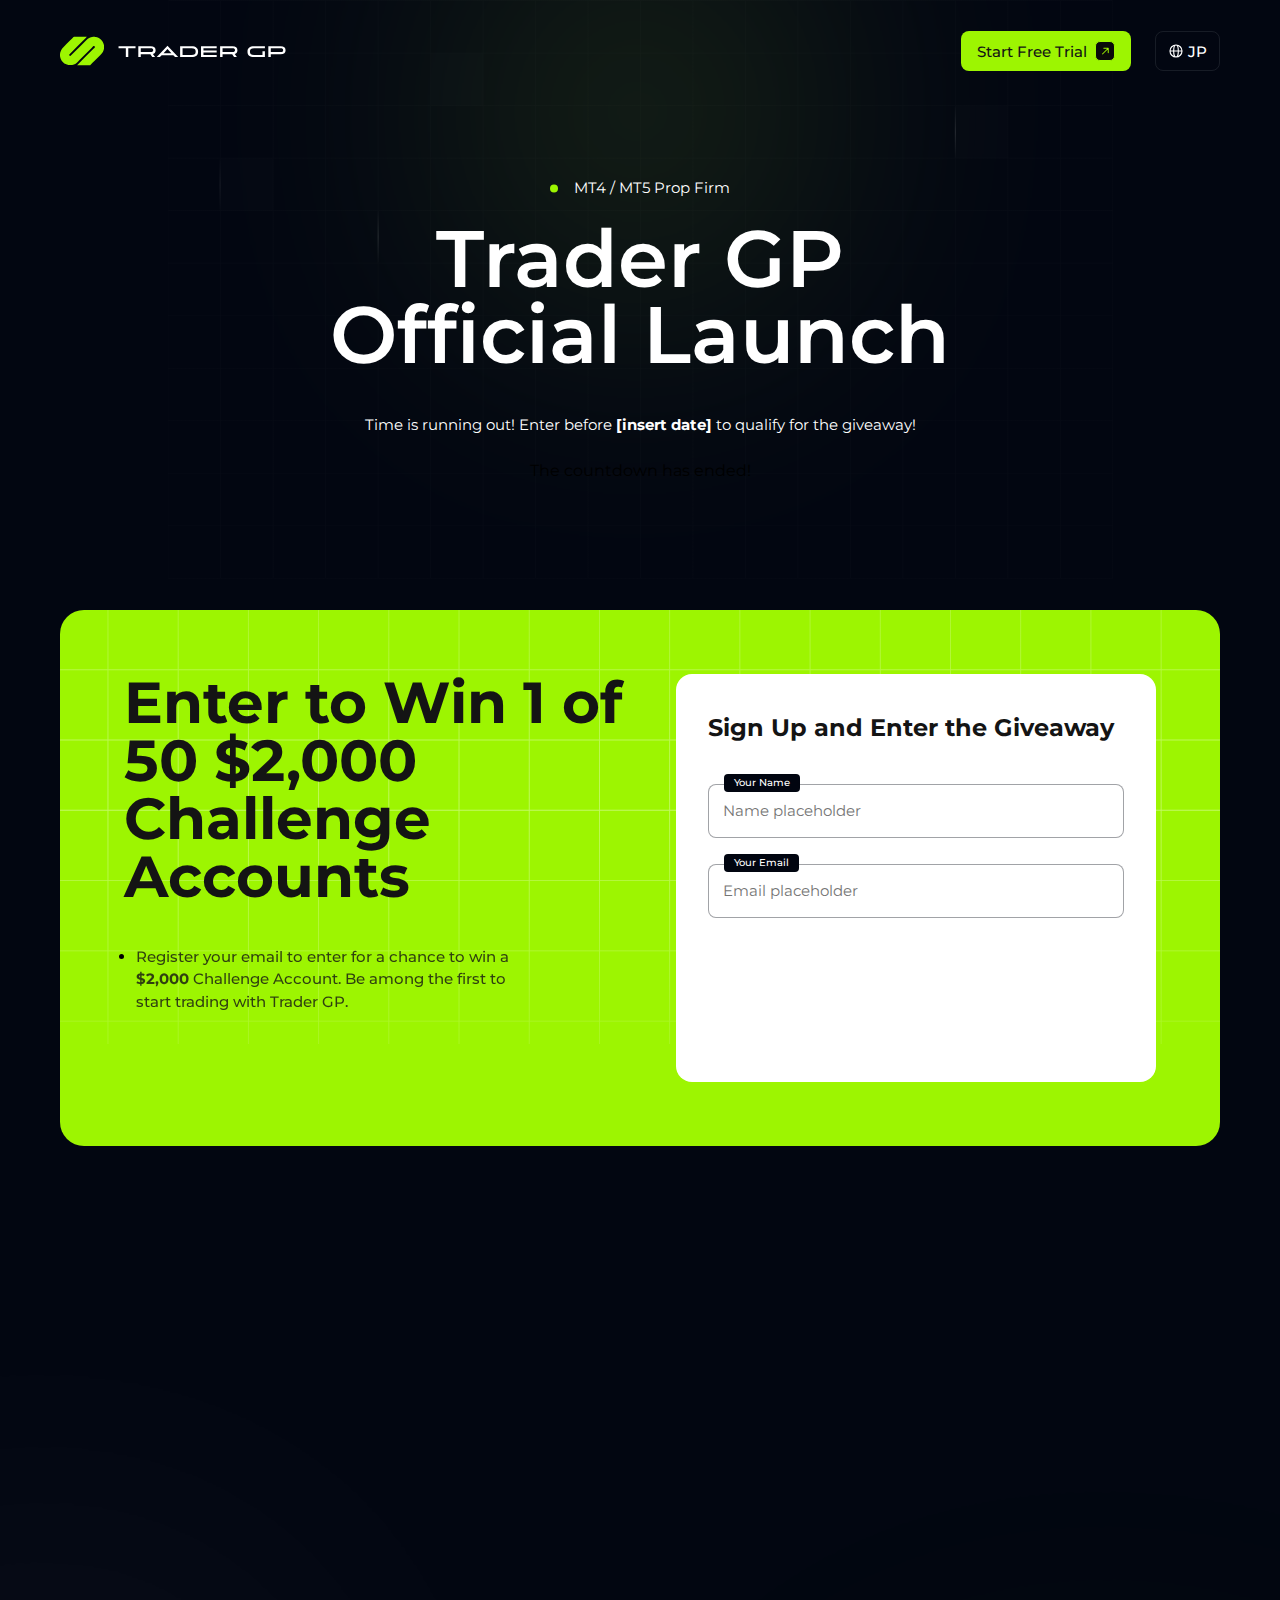
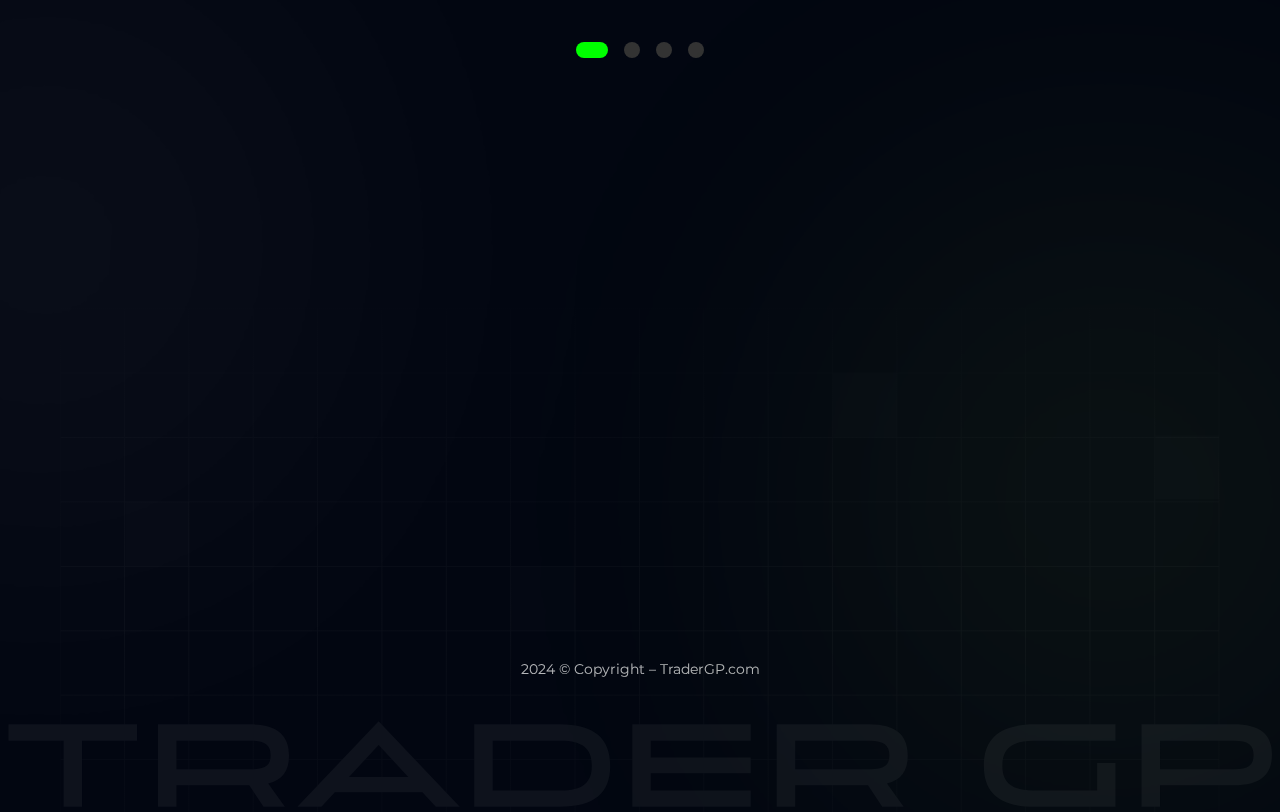
==== commit 0e44da24: "update" ====
--- a/index.html
+++ b/index.html
@@ -7,6 +7,11 @@
     <meta name="description"
         content="Join Trader GP for a chance to win $2,000 Challenge Accounts. Sign up now and start your journey towards becoming a professional trader.">
     <meta name="keywords" content="Trader GP, Trading, Forex, Giveaway, Challenge Account">
+    <meta http-equiv="Cache-Control" content="public, max-age=31536000">
+    <meta http-equiv="Expires" content="Wed, 21 Oct 2025 07:28:00 GMT">
+    <link rel="preload" href="./img/bg_form_mob.svg" as="image">
+    <link rel="preload" href="./img/bg1_mob.svg" as="image">
+    <link rel="preload" href="./img/bg2_mob.svg" as="image">
     <link rel="stylesheet" href="./css/style.css">
     <link rel="icon" href="./img/fav.svg" type="image/x-icon">
     <title>Trader GP Official Launch</title>
@@ -20,46 +25,8 @@
             <div class="container">
                 <div class="header_container">
                     <a class="logo" href="./">
-                        <svg class="logo1" xmlns="http://www.w3.org/2000/svg" width="45" height="46" viewBox="0 0 45 46"
-                            fill="none">
-                            <g clip-path="url(#clip0_260_321)">
-                                <path
-                                    d="M25.5085 10.2024C20.2651 15.4439 15.0234 20.6855 9.78338 25.927C9.56275 26.1535 9.38083 26.4148 9.24488 26.7003C9.07044 27.0617 9.3182 27.5596 9.75051 27.782C9.91984 27.8921 10.1237 27.9365 10.3235 27.9067C10.5233 27.8769 10.7053 27.775 10.8351 27.6202C11.3786 27.1148 11.8893 26.579 12.4101 26.0558L19.2867 19.1767C21.605 16.8592 23.936 14.5493 26.2392 12.2167C27.2284 11.1915 28.4005 10.3601 29.6951 9.76522C30.4847 9.42389 31.3122 9.17785 32.1601 9.03232C33.1982 8.85615 34.2558 8.82468 35.3026 8.93882C35.8289 8.98939 36.3479 9.09873 36.8498 9.26483C37.5096 9.46087 38.1509 9.71457 38.7662 10.023C40.4599 10.919 41.8591 12.2844 42.7961 13.9554C43.2226 14.7454 43.5577 15.5814 43.7947 16.4473C44.1613 17.6755 44.1233 18.924 44.0475 20.1674C43.978 20.9656 43.7906 21.7491 43.4913 22.4924C43.1446 23.495 42.6262 24.4296 41.9592 25.2547C41.4005 25.9219 40.7988 26.5537 40.1895 27.1704C38.344 29.0355 36.4807 30.8854 34.6276 32.7303C33.2194 34.138 31.8163 35.5482 30.4005 36.9457C30.2722 37.0634 30.1067 37.1322 29.9328 37.1403C25.8288 37.1505 21.7264 37.1505 17.6257 37.1403C17.5094 37.1403 17.3299 37.1403 17.1201 37.1403C17.1327 37.1555 18.1086 36.18 18.096 36.1648L26.1557 28.108C28.6839 25.5807 31.2078 23.0535 33.7276 20.5262C34.0158 20.2381 34.304 19.95 34.5871 19.6569C34.7263 19.5335 34.8249 19.3709 34.87 19.1905C34.9151 19.0101 34.9046 18.8203 34.8399 18.646C34.7744 18.4654 34.6588 18.3071 34.5065 18.1899C34.3543 18.0726 34.1718 18.0011 33.9804 17.9838C33.8388 17.9744 33.697 17.9972 33.5656 18.0506C33.4342 18.104 33.3167 18.1866 33.2219 18.2921C32.691 18.8203 32.1576 19.346 31.6267 19.8767L26.0318 25.5024C23.8576 27.6792 21.6843 29.8543 19.5117 32.0277C18.7255 32.8112 17.9594 33.6174 17.1479 34.3755C16.228 35.2394 15.1521 35.9204 13.9776 36.3822C12.7437 36.8732 11.4248 37.1154 10.0969 37.0949C9.00716 37.0861 7.92553 36.907 6.89116 36.5641C5.0941 35.965 3.5033 34.8698 2.30256 33.4051C1.60196 32.605 1.06052 31.6786 0.707294 30.6756C0.457087 30.0352 0.260891 29.375 0.120759 28.7019C0.0149268 27.913 -0.0214478 27.1164 0.0120505 26.3212C0.0198502 25.709 0.104791 25.1002 0.264866 24.5092C0.492224 23.7214 0.780459 22.9525 1.12697 22.2094C1.70592 20.9458 2.64386 19.9576 3.6172 18.9897C5.83018 16.7859 8.03895 14.5779 10.2435 12.3658C11.3256 11.2841 12.4076 10.2075 13.4846 9.12078C13.5672 9.03123 13.6683 8.96083 13.781 8.91455C13.8937 8.86827 14.0152 8.84723 14.1369 8.85289C18.1819 8.85289 22.7857 8.85289 26.8409 8.85289"
-                                    fill="#9DF501" />
-                            </g>
-                            <defs>
-                                <clipPath id="clip0_260_321">
-                                    <rect width="44.0976" height="44.0976" fill="white"
-                                        transform="translate(0 0.951172)" />
-                                </clipPath>
-                            </defs>
-                        </svg>
-                        <svg class="logo2" xmlns="http://www.w3.org/2000/svg" width="170" height="16"
-                            viewBox="0 0 170 16" fill="none">
-                            <path d="M11.2704 14.0634H8.83179V5.32763H1.54688V3.16685H18.5399V5.32763H11.2704V14.0634Z"
-                                fill="white" />
-                            <path
-                                d="M38.6334 7.2569V7.33407C38.6334 9.29421 37.7691 10.4981 35.8861 10.9765L38.0932 14.0634H35.2533L33.3703 11.2235H23.7549V14.0634H21.3008V3.16685H33.571C37.0745 3.16685 38.6334 4.61766 38.6334 7.2569ZM36.1948 7.3032V7.22603C36.1948 5.945 35.4694 5.32763 33.5864 5.32763H23.7549V9.09356H33.5864C35.5157 9.09356 36.1948 8.53794 36.1948 7.3032Z"
-                                fill="white" />
-                            <path
-                                d="M61.2066 14.0634H58.0426L56.2677 12.1495H44.692L42.9171 14.0634H39.7377L50.4799 2.76556L61.2066 14.0634ZM50.4799 5.8987L46.5596 10.1277H54.4001L50.4799 5.8987Z"
-                                fill="white" />
-                            <path
-                                d="M74.4271 14.0634H63.1138V3.16685H74.4271C79.0419 3.16685 81.0946 5.09612 81.0946 8.58424V8.70771C81.0946 12.1958 79.0419 14.0634 74.4271 14.0634ZM65.5679 5.32763V11.9026H74.5042C77.4522 11.9026 78.656 10.8531 78.656 8.69228V8.5688C78.656 6.37716 77.4522 5.32763 74.5042 5.32763H65.5679Z"
-                                fill="white" />
-                            <path
-                                d="M99.6785 14.0634H84.0128V3.16685H99.6785V5.32763H86.4668V7.53472H99.6785V9.61833H86.4668V11.9026H99.6785V14.0634Z"
-                                fill="white" />
-                            <path
-                                d="M120.436 7.2569V7.33407C120.436 9.29421 119.571 10.4981 117.688 10.9765L119.895 14.0634H117.056L115.173 11.2235H105.557V14.0634H103.103V3.16685H115.373C118.877 3.16685 120.436 4.61766 120.436 7.2569ZM117.997 7.3032V7.22603C117.997 5.945 117.272 5.32763 115.389 5.32763H105.557V9.09356H115.389C117.318 9.09356 117.997 8.53794 117.997 7.3032Z"
-                                fill="white" />
-                            <path
-                                d="M147.905 14.0634H137.163C132.548 14.0634 130.495 12.1958 130.495 8.70771V8.58424C130.495 5.09612 132.548 3.16685 137.163 3.16685H147.905V5.32763H137.101C134.215 5.32763 132.949 6.37716 132.949 8.5688V8.69228C132.949 10.8531 134.215 11.9026 137.101 11.9026H145.466V8.27555H147.905V14.0634Z"
-                                fill="white" />
-                            <path
-                                d="M153.785 14.0634H151.331V3.16685H163.523C167.027 3.16685 168.586 4.52506 168.586 7.13343V7.2106C168.586 9.81897 167.027 11.2235 163.523 11.2235H153.785V14.0634ZM153.785 5.32763V9.09356H163.539C165.468 9.09356 166.147 8.53794 166.147 7.27234V7.19516C166.147 5.88326 165.422 5.32763 163.539 5.32763H153.785Z"
-                                fill="white" />
-                        </svg>
+                        <img src="./img/logo1.svg" alt="logo" class="logo1">
+                        <img src="./img/logo2.svg" alt="logo" class="logo1">
                     </a>
                     <div class="right">
 
@@ -269,8 +236,28 @@
             trading with
             Trader GP.</p>
     </div>
-
-    <script src="./index.js"></script>
+    <script>
+
+        // Fade-in Elements on Scroll Script
+        (function () {
+            document.addEventListener("DOMContentLoaded", function () {
+                const fadeInElements = document.querySelectorAll('.fade-in');
+
+                const handleScroll = () => {
+                    fadeInElements.forEach(function (element) {
+                        const rect = element.getBoundingClientRect();
+                        if (rect.top < window.innerHeight && rect.bottom >= 0) {
+                            element.classList.add('visible');
+                        }
+                    });
+                };
+
+                handleScroll();
+                window.addEventListener('scroll', handleScroll);
+            });
+        })();
+    </script>
+    <script defer src="./index.js"></script>
 </body>
 
 </html>--- a/css/style.css
+++ b/css/style.css
@@ -3,48 +3,56 @@
   src: url("../fonts/Montserrat-Regular.ttf") format("truetype");
   font-weight: 400;
   font-style: normal;
+  font-display: swap;
 }
 @font-face {
   font-family: "Montserrat";
   src: url("../fonts/Montserrat-Medium.ttf") format("truetype");
   font-weight: 500;
   font-style: normal;
+  font-display: swap;
 }
 @font-face {
   font-family: "Montserrat";
   src: url("../fonts/Montserrat-SemiBold.ttf") format("truetype");
   font-weight: 600;
   font-style: normal;
+  font-display: swap;
 }
 @font-face {
   font-family: "Montserrat";
   src: url("../fonts/Montserrat-Bold.ttf") format("truetype");
   font-weight: 700;
   font-style: normal;
+  font-display: swap;
 }
 @font-face {
   font-family: "Noto Sans JP";
   src: url("../fonts/NotoSansJP-Regular.ttf") format("truetype");
   font-weight: 400;
   font-style: normal;
+  font-display: swap;
 }
 @font-face {
   font-family: "Noto Sans JP";
   src: url("../fonts/NotoSansJP-Medium.ttf") format("truetype");
   font-weight: 500;
   font-style: normal;
+  font-display: swap;
 }
 @font-face {
   font-family: "Noto Sans JP";
   src: url("../fonts/NotoSansJP-SemiBold.ttf") format("truetype");
   font-weight: 600;
   font-style: normal;
+  font-display: swap;
 }
 @font-face {
   font-family: "Noto Sans JP";
   src: url("../fonts/NotoSansJP-Bold.ttf") format("truetype");
   font-weight: 700;
   font-style: normal;
+  font-display: swap;
 }
 * {
   padding: 0;
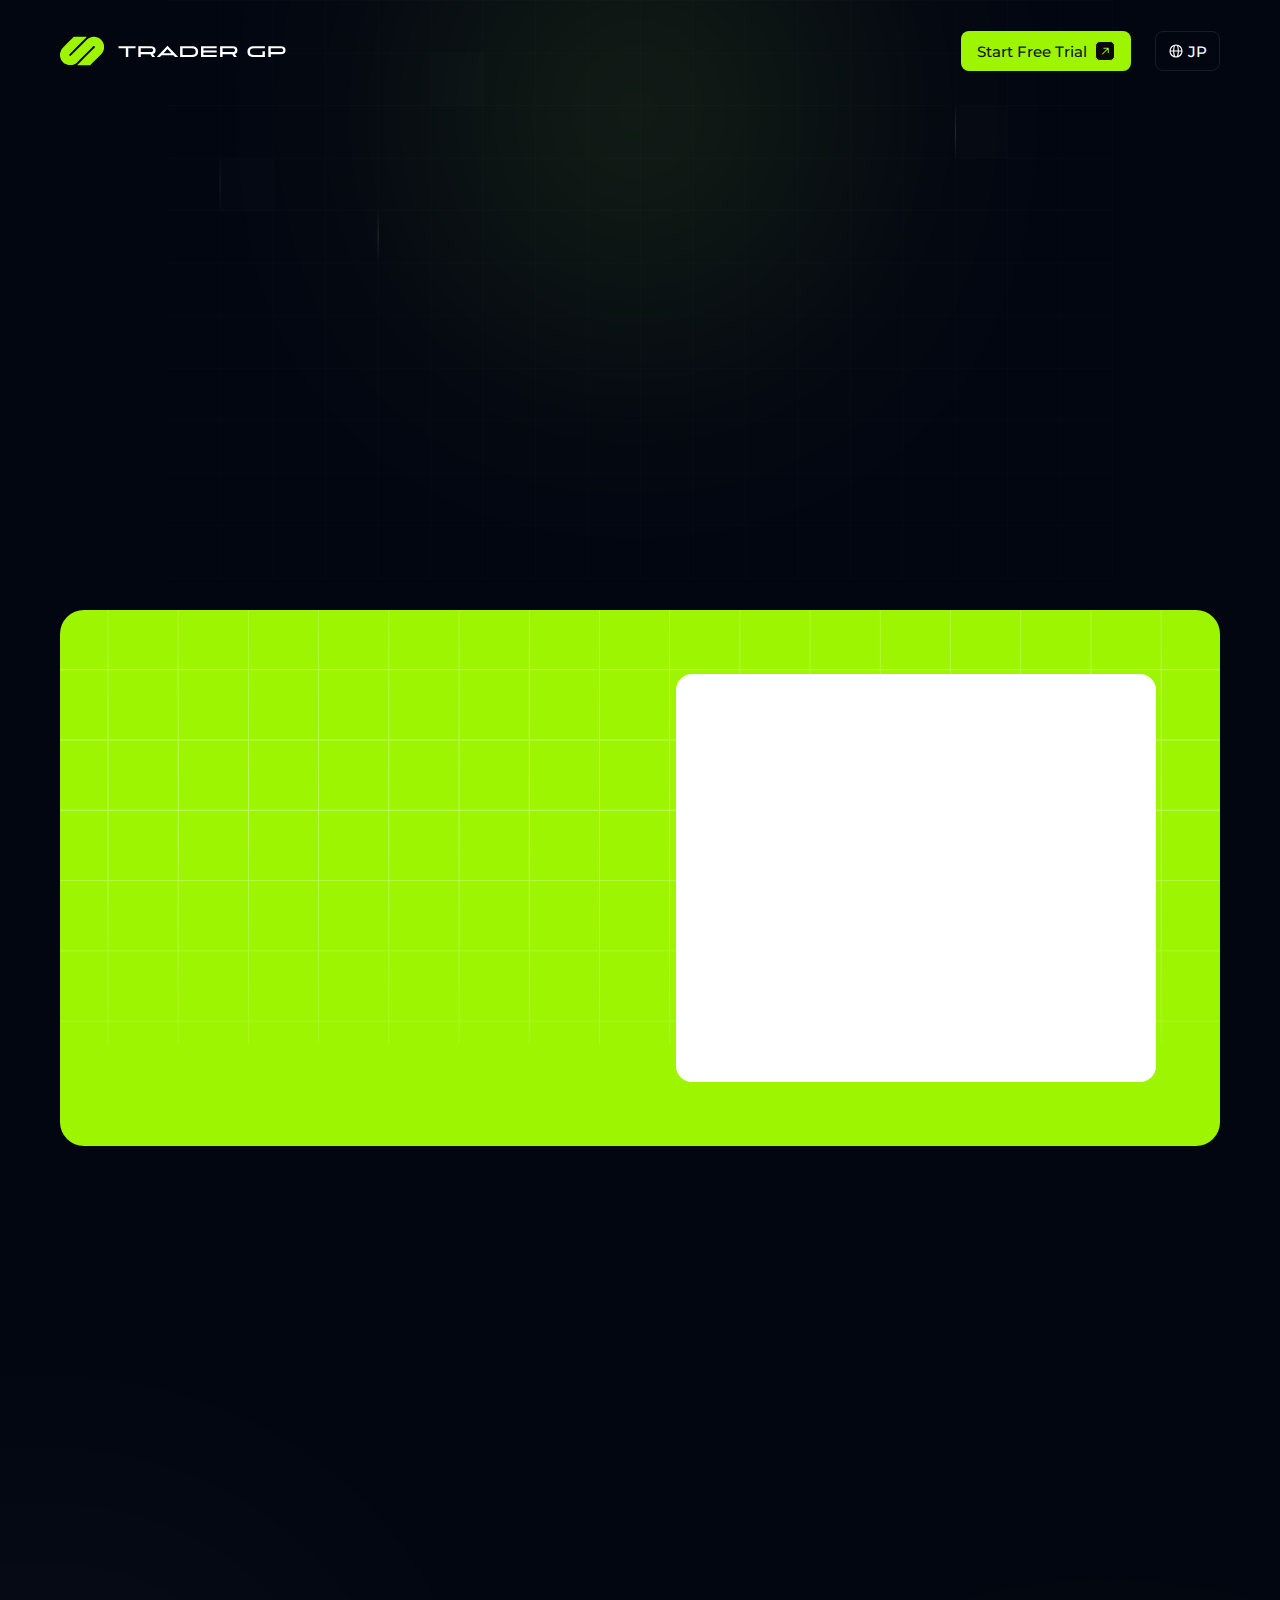
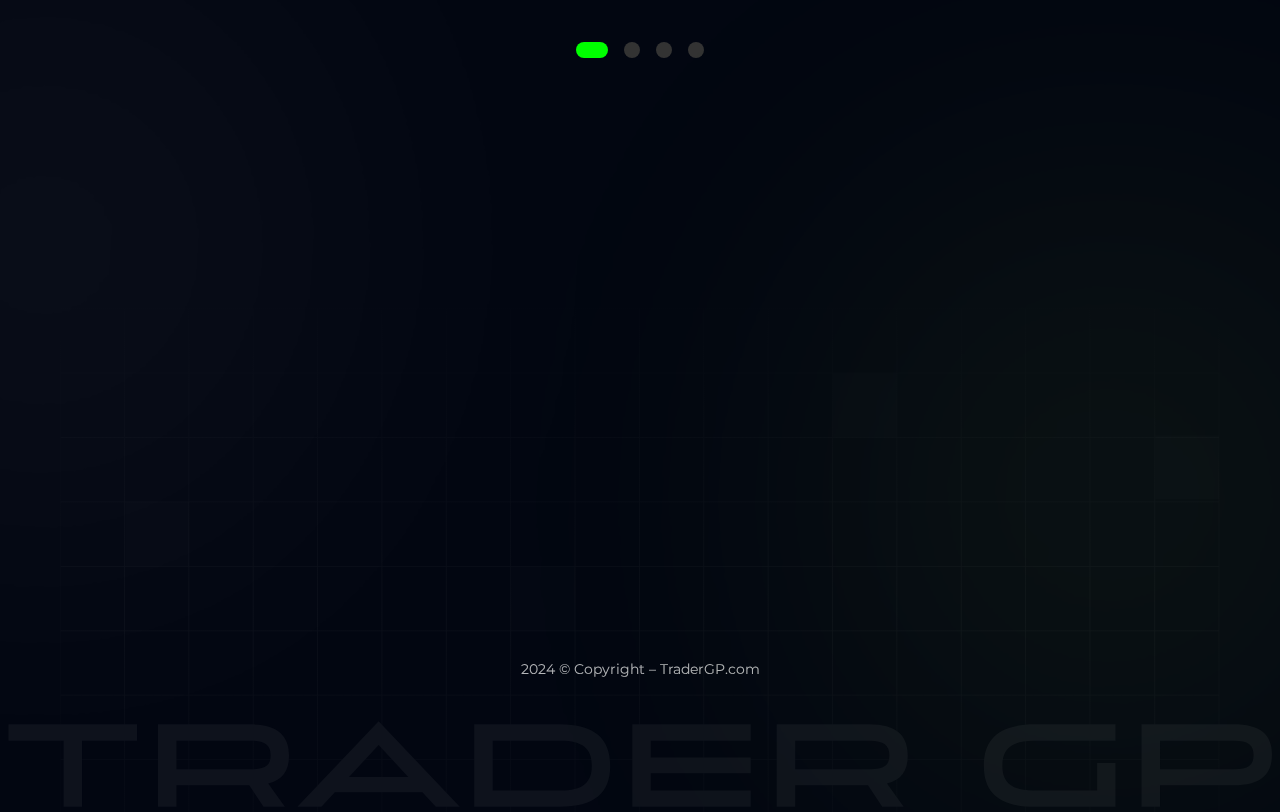
==== commit 800317e0: "update" ====
--- a/index.html
+++ b/index.html
@@ -12,6 +12,8 @@
     <link rel="preload" href="./img/bg_form_mob.svg" as="image">
     <link rel="preload" href="./img/bg1_mob.svg" as="image">
     <link rel="preload" href="./img/bg2_mob.svg" as="image">
+    <link rel="preload" href="./img/bg2_desk.svg" as="image">
+    <link rel="preload" href="./img/bg1_desk.svg" as="image">
     <link rel="stylesheet" href="./css/style.css">
     <link rel="icon" href="./img/fav.svg" type="image/x-icon">
     <title>Trader GP Official Launch</title>
@@ -236,7 +238,7 @@
             trading with
             Trader GP.</p>
     </div>
-    <script>
+    <!-- <script>
 
         // Fade-in Elements on Scroll Script
         (function () {
@@ -256,7 +258,7 @@
                 window.addEventListener('scroll', handleScroll);
             });
         })();
-    </script>
+    </script> -->
     <script defer src="./index.js"></script>
 </body>
 
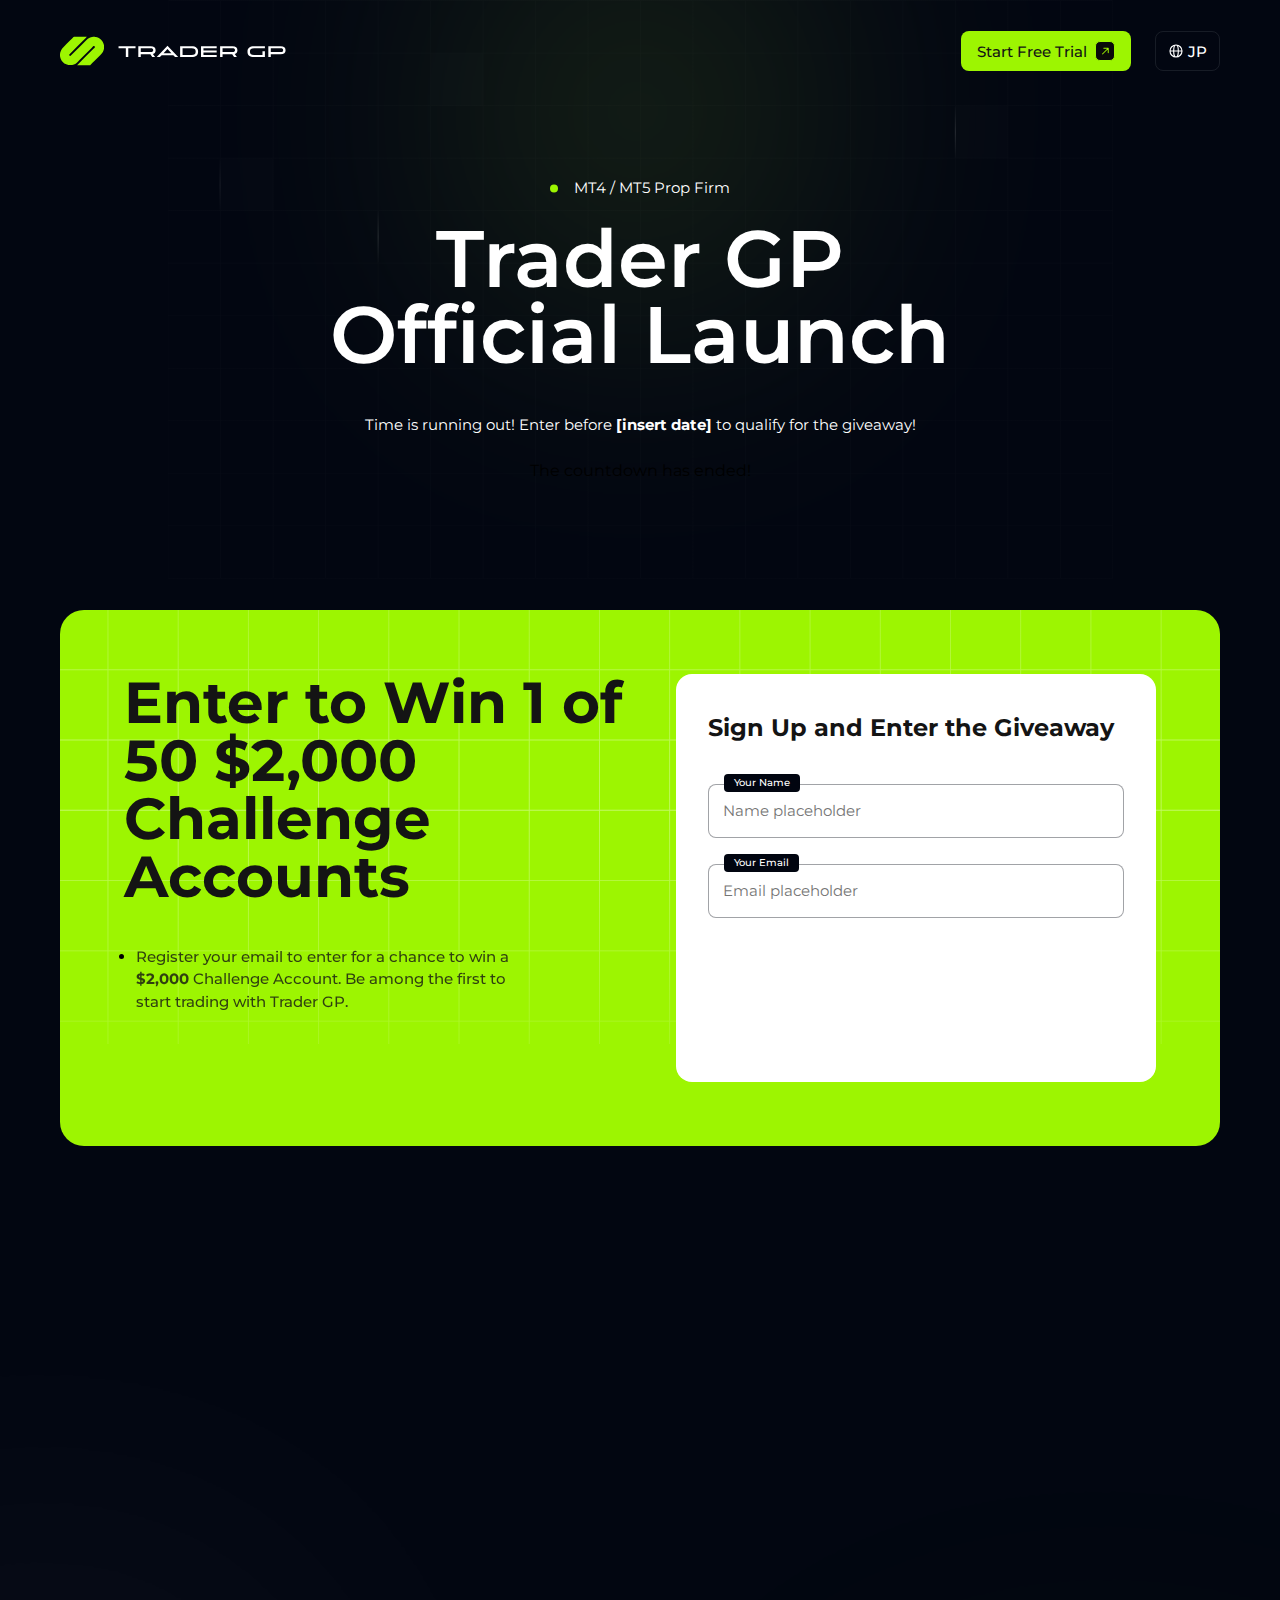
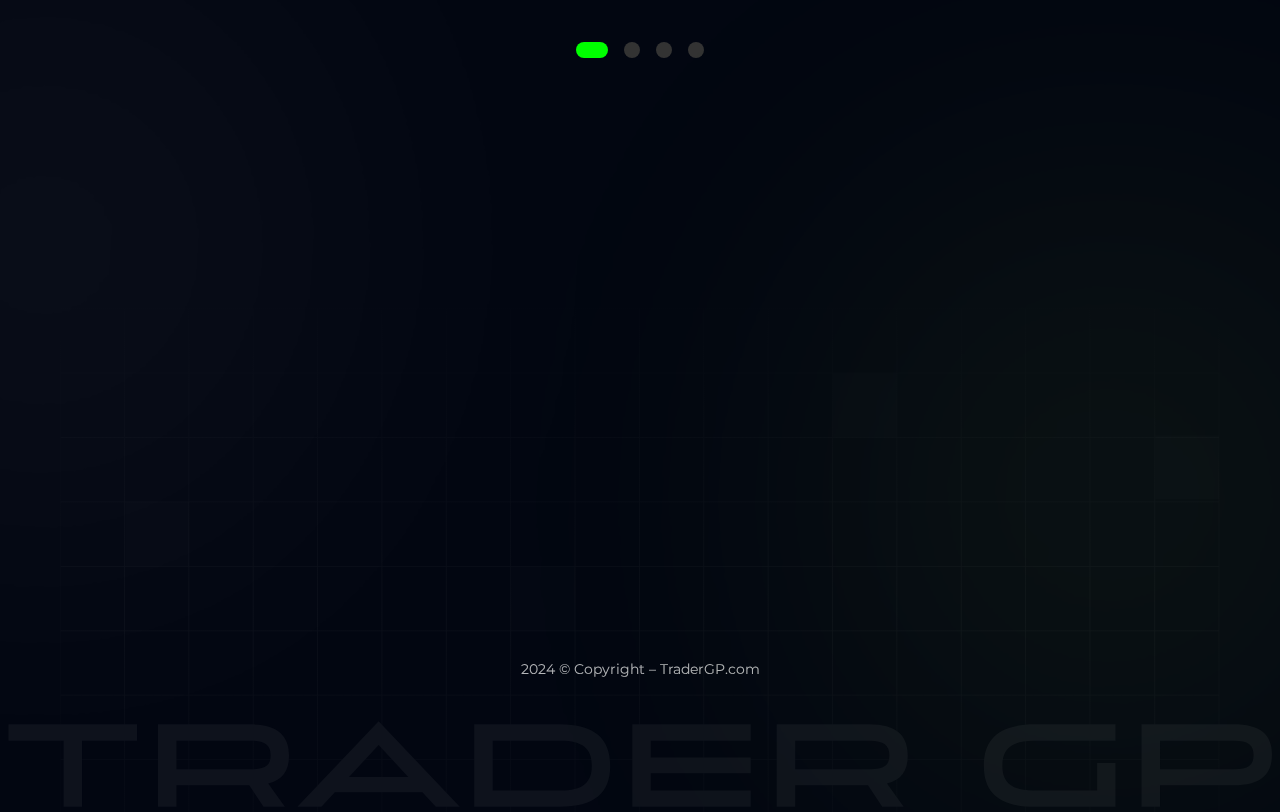
==== commit 6cdd1300: "last" ====
--- a/index.html
+++ b/index.html
@@ -238,7 +238,7 @@
             trading with
             Trader GP.</p>
     </div>
-    <!-- <script>
+    <script>
 
         // Fade-in Elements on Scroll Script
         (function () {
@@ -258,7 +258,7 @@
                 window.addEventListener('scroll', handleScroll);
             });
         })();
-    </script> -->
+    </script>
     <script defer src="./index.js"></script>
 </body>
 
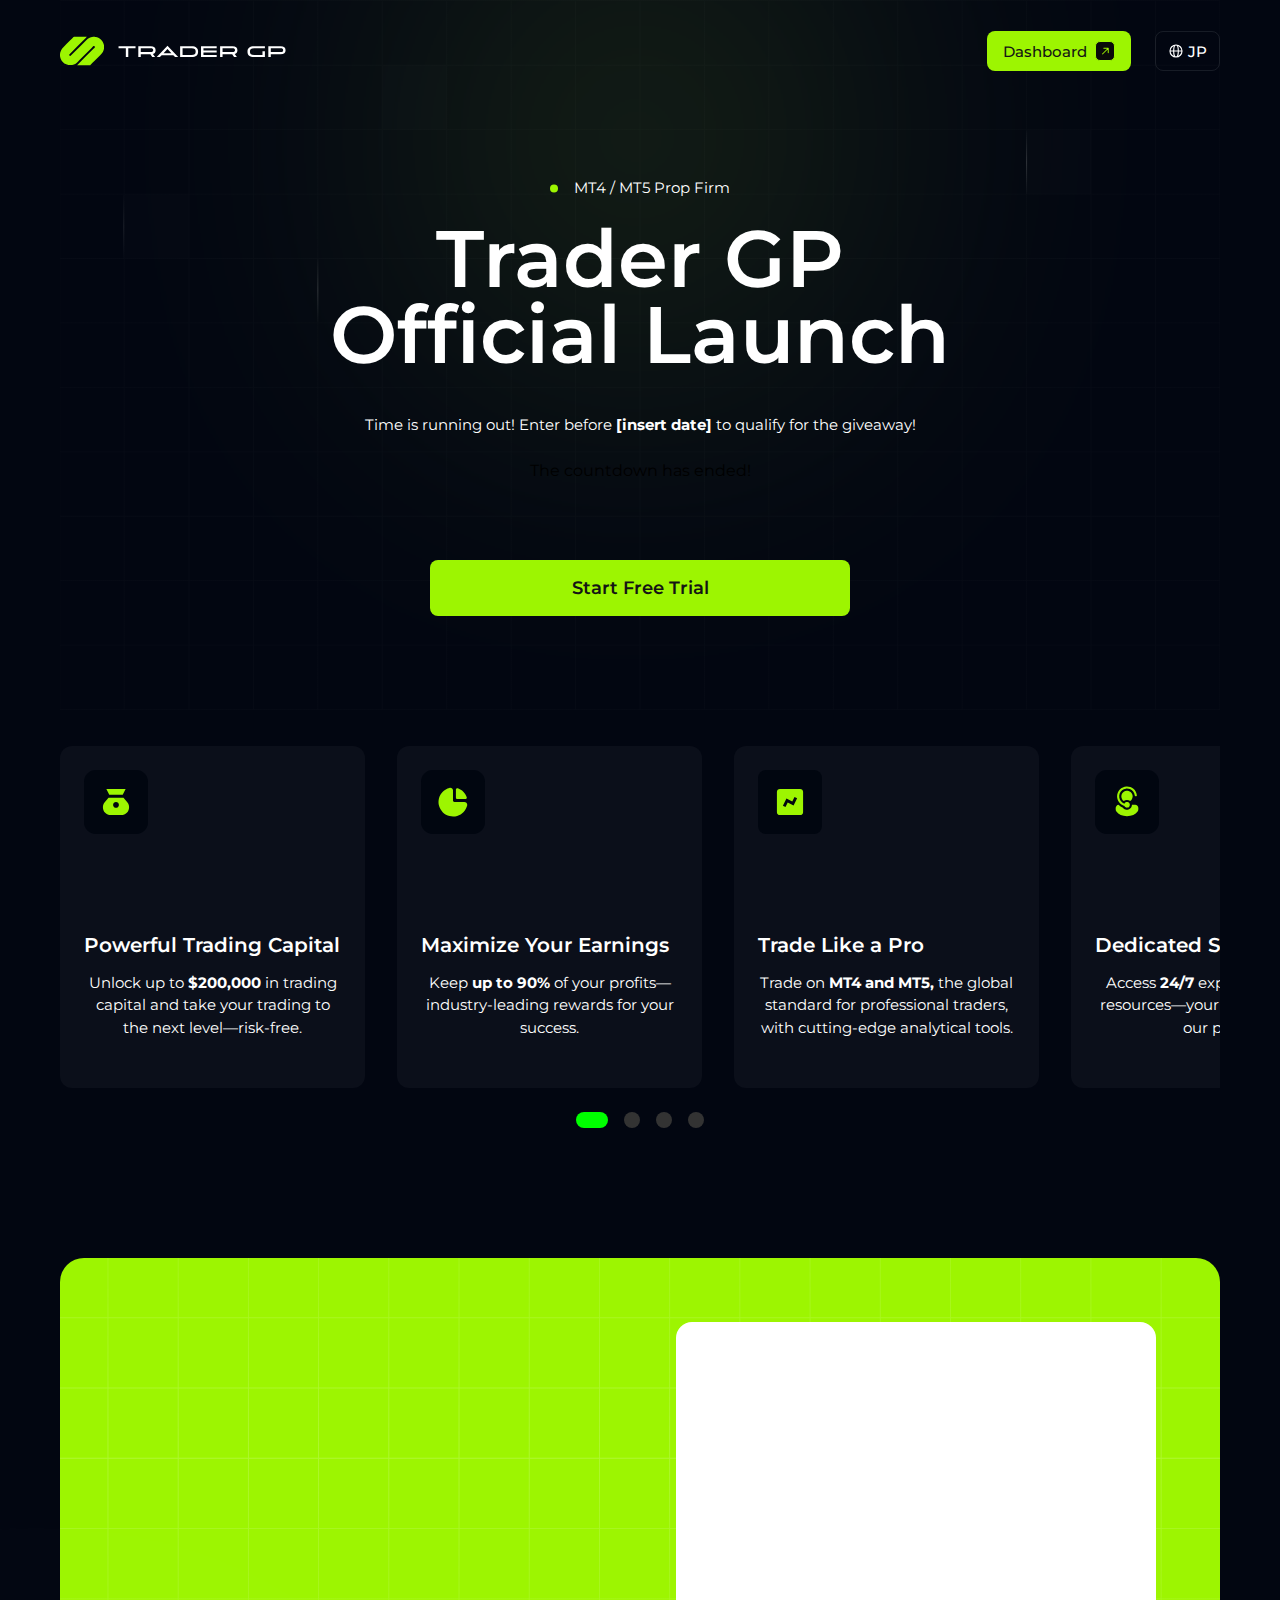
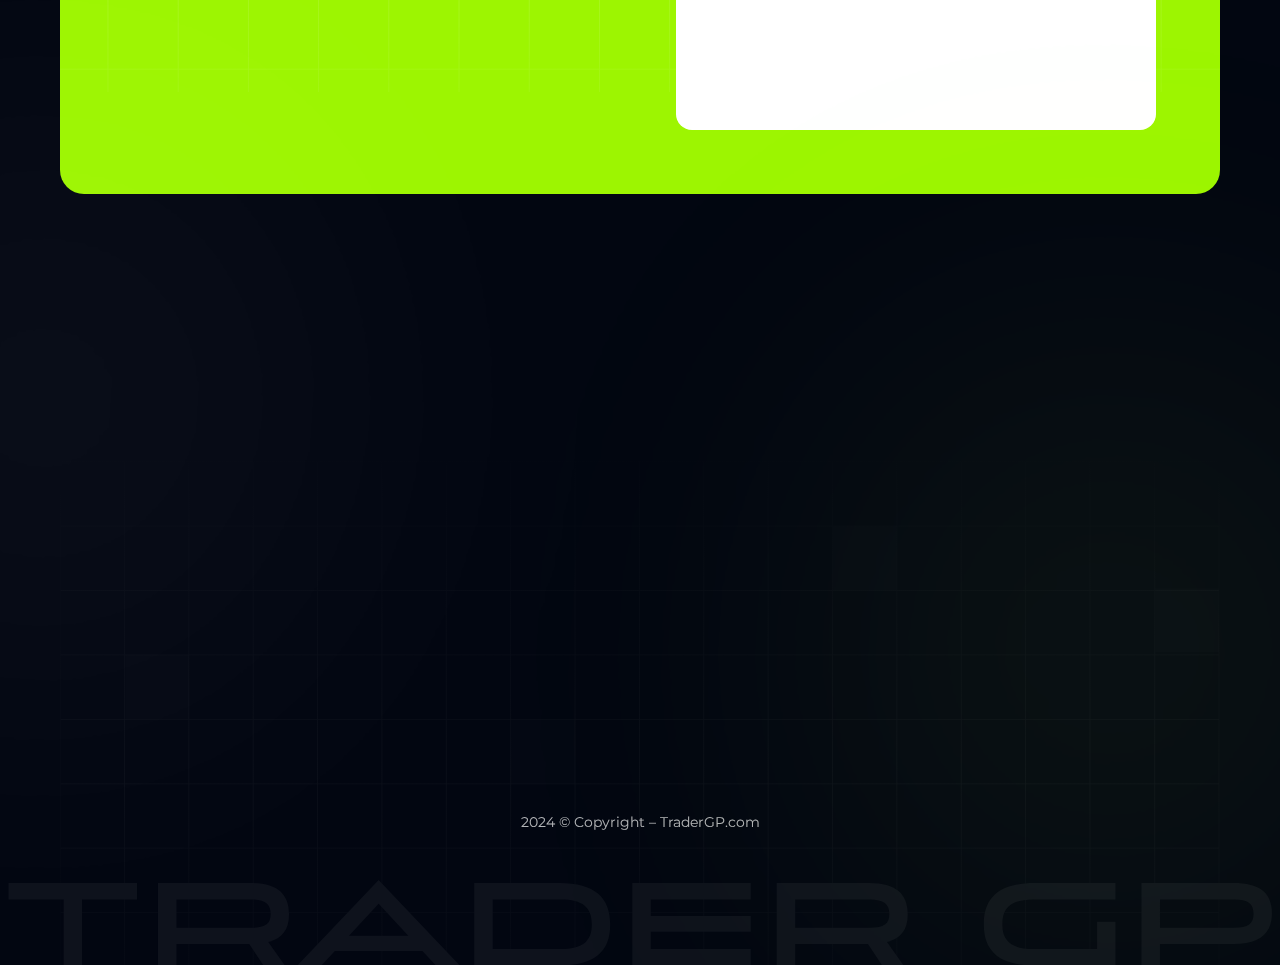
==== commit cb0fa59e: "update" ====
--- a/index.html
+++ b/index.html
@@ -28,12 +28,12 @@
                 <div class="header_container">
                     <a class="logo" href="./">
                         <img src="./img/logo1.svg" alt="logo" class="logo1">
-                        <img src="./img/logo2.svg" alt="logo" class="logo1">
+                        <img src="./img/logo2.svg" alt="logo" class="logo2">
                     </a>
                     <div class="right">
 
                         <a href="#" class="btn">
-                            <p>Start Free Trial</p>
+                            <p>Dashboard</p>
                             <svg xmlns="http://www.w3.org/2000/svg" width="20" height="20" viewBox="0 0 20 20"
                                 fill="none">
                                 <rect x="0.5" y="0.5" width="19" height="19" rx="4.5" fill="#0A0A0A" stroke="#9DF501" />
@@ -89,8 +89,42 @@
                             <span class="time-label">Seconds</span>
                         </div>
                     </div>
-
-                </div>
+                    <a href="#" class="btn-submit fade-in">Start Free Trial</a>
+                </div>
+                <section class="sect_slide">
+
+                    <div class="grid4">
+                        <div class="card fade-in">
+                            <img src="./img/icon1.svg" alt="icon">
+                            <h3>Powerful Trading Capital</h3>
+                            <p>Unlock up to <b>$200,000</b> in trading capital and take your trading to the next
+                                level—risk-free.</p>
+                        </div>
+                        <div class="card fade-in">
+                            <img src="./img/icon2.svg" alt="icon">
+                            <h3>Maximize Your Earnings</h3>
+                            <p>Keep <b>up to 90%</b> of your profits—industry-leading rewards for your success.</p>
+                        </div>
+                        <div class="card fade-in">
+                            <img src="./img/icon3.svg" alt="icon">
+                            <h3>Trade Like a Pro</h3>
+                            <p>Trade on <b>MT4 and MT5,</b> the global standard for professional traders, with
+                                cutting-edge
+                                analytical tools.</p>
+                        </div>
+                        <div class="card fade-in last">
+                            <img src="./img/icon4.svg" alt="icon">
+                            <h3>Dedicated Support</h3>
+                            <p>Access <b>24/7</b> expert support and resources—your success is always our priority</p>
+                        </div>
+                    </div>
+                    <div class="pagination">
+                        <span class="dot active"></span>
+                        <span class="dot"></span>
+                        <span class="dot"></span>
+                        <span class="dot"></span>
+                    </div>
+                </section>
             </section>
             <section class="sect_form">
 
@@ -136,40 +170,7 @@
                 </div>
 
             </section>
-            <section class="sect_slide">
-
-                <div class="grid4">
-                    <div class="card fade-in">
-                        <img src="./img/icon1.svg" alt="icon">
-                        <h3>Powerful Trading Capital</h3>
-                        <p>Unlock up to <b>$200,000</b> in trading capital and take your trading to the next
-                            level—risk-free.</p>
-                    </div>
-                    <div class="card fade-in">
-                        <img src="./img/icon2.svg" alt="icon">
-                        <h3>Maximize Your Earnings</h3>
-                        <p>Keep <b>up to 90%</b> of your profits—industry-leading rewards for your success.</p>
-                    </div>
-                    <div class="card fade-in">
-                        <img src="./img/icon3.svg" alt="icon">
-                        <h3>Trade Like a Pro</h3>
-                        <p>Trade on <b>MT4 and MT5,</b> the global standard for professional traders, with
-                            cutting-edge
-                            analytical tools.</p>
-                    </div>
-                    <div class="card fade-in last">
-                        <img src="./img/icon4.svg" alt="icon">
-                        <h3>Dedicated Support</h3>
-                        <p>Access <b>24/7</b> expert support and resources—your success is always our priority</p>
-                    </div>
-                </div>
-                <div class="pagination">
-                    <span class="dot active"></span>
-                    <span class="dot"></span>
-                    <span class="dot"></span>
-                    <span class="dot"></span>
-                </div>
-            </section>
+
         </main>
         <footer>
 
--- a/css/style.css
+++ b/css/style.css
@@ -82,6 +82,9 @@
 html {
   scroll-behavior: smooth;
   overflow-x: hidden;
+}
+html .JP {
+  font-family: "Noto Sans JP" !important;
 }
 
 body {
@@ -306,19 +309,62 @@
   font-weight: 700;
   line-height: 96%;
 }
+.sect_timer .btn-submit {
+  margin-top: 80px;
+  display: flex;
+  height: 56px;
+  padding: 10px 24px;
+  justify-content: center;
+  align-items: center;
+  gap: 10px;
+  color: var(--Dark, #141414);
+  font-feature-settings: "liga" off, "clig" off;
+  font-family: Montserrat;
+  font-size: 18px;
+  font-style: normal;
+  font-weight: 600;
+  line-height: 100%; /* 18px */
+  border-radius: 8px;
+  background: var(--Geen-Lime, #9df501);
+  cursor: pointer;
+  outline: none;
+  border: none;
+  transition: var(--trans);
+  width: 100%;
+  max-width: 420px;
+}
+.sect_timer .btn-submit:hover {
+  box-shadow: 0px 4px 28px 0px rgba(187, 255, 67, 0.2);
+  transform: translateY(-5px);
+}
 
 .sect_form .box {
+  background: var(--Geen-Lime, #9df501);
+  position: relative;
   border-radius: 24px;
-  background: var(--Geen-Lime, #9df501);
   padding: 64px;
   display: flex;
   justify-content: space-between;
   width: 100%;
+  gap: 15px;
+}
+.sect_form .box::before {
+  content: "";
+  position: absolute;
+  top: 0;
+  left: 0;
+  right: 0;
+  bottom: 0;
   background-image: url(../img/bg_form.svg);
   background-position: center 0px;
   background-repeat: no-repeat;
   background-size: contain;
-  gap: 15px;
+  opacity: 0.5;
+  z-index: 0;
+}
+.sect_form .box > * {
+  position: relative;
+  z-index: 1;
 }
 .sect_form .left {
   width: 100%;
@@ -477,6 +523,7 @@
 }
 .sect_form .btn-submit:hover {
   box-shadow: 0px 4px 28px 0px rgba(187, 255, 67, 0.2);
+  transform: translateY(-5px);
 }
 
 .popup {
@@ -679,15 +726,16 @@
 }
 footer .box .box_info {
   border-radius: 8px;
-  background: #0c101a;
+  background: #0b0f1a;
   width: 100%;
   max-width: 306px;
-  padding: 18px 30px;
+  padding: 15px 30px;
   display: flex;
   flex-direction: column;
   align-items: center;
+  justify-content: center;
   gap: 12px;
-  min-height: 106px;
+  min-height: 125px;
 }
 footer .box .box_info h3 {
   color: var(--White, #fff);
@@ -737,6 +785,7 @@
   bottom: 0px;
   left: 50%;
   transform: translateX(-50%);
+  height: fit-content;
 }
 
 body {
@@ -904,6 +953,9 @@
   footer h2 {
     font-size: 22px;
   }
+  footer .link {
+    flex-direction: column;
+  }
   footer .link p {
     font-size: 16px;
   }
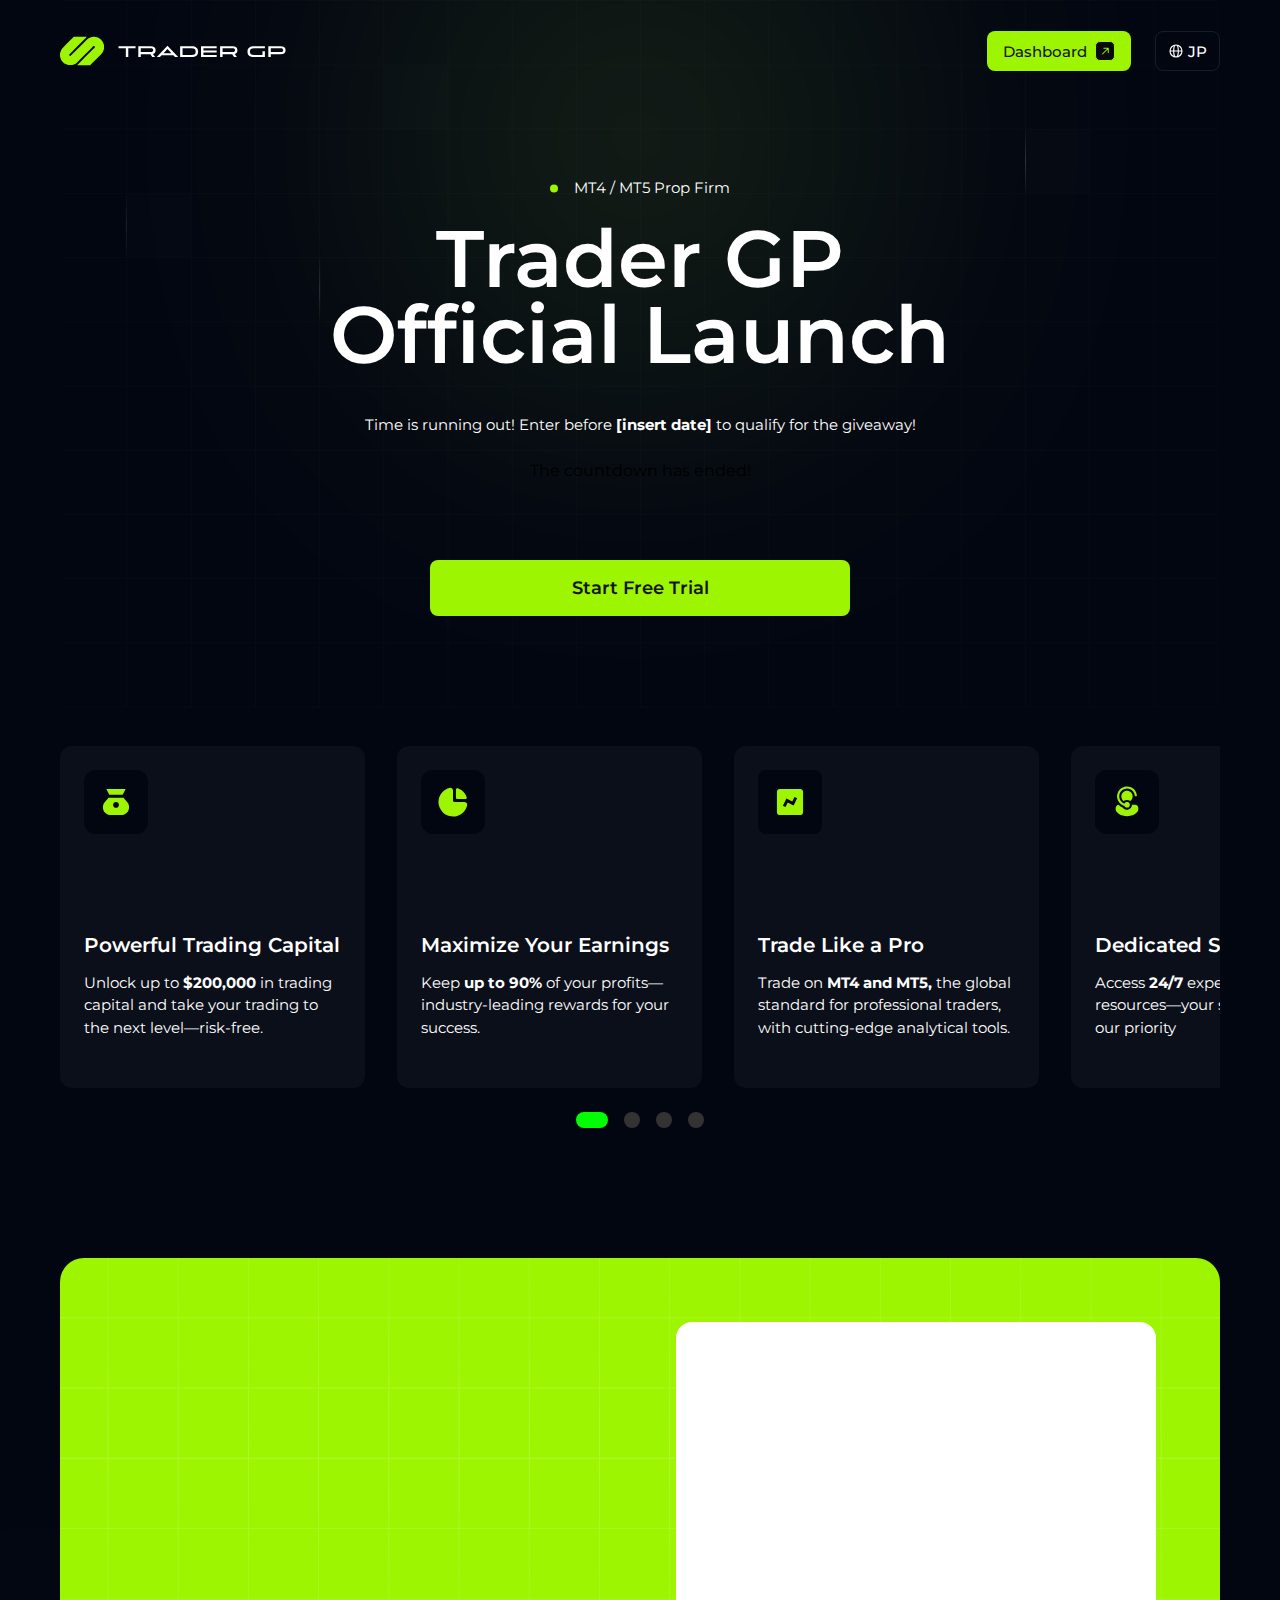
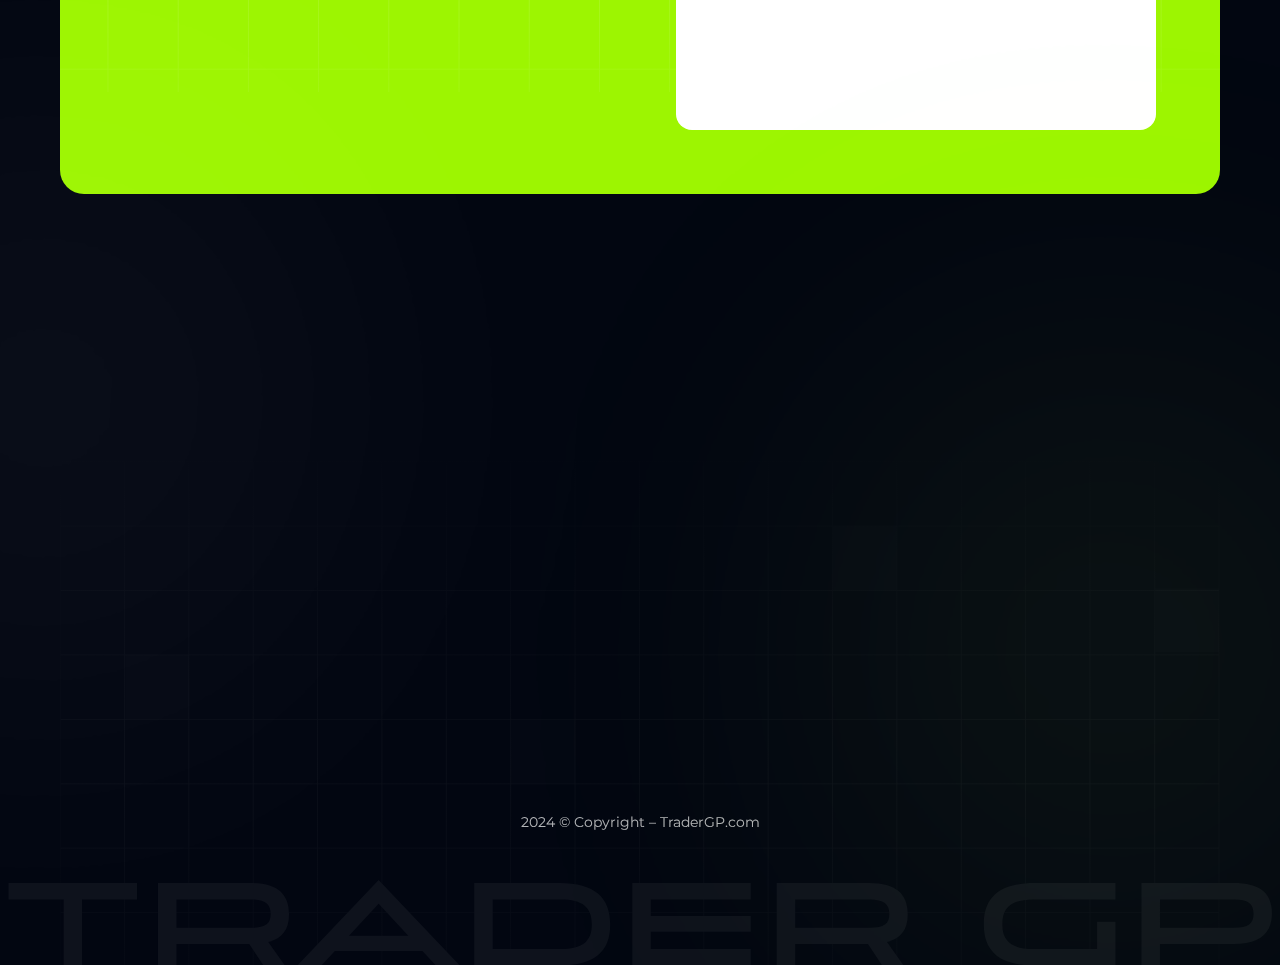
==== commit d3939332: "update" ====
--- a/index.html
+++ b/index.html
@@ -91,40 +91,41 @@
                     </div>
                     <a href="#" class="btn-submit fade-in">Start Free Trial</a>
                 </div>
-                <section class="sect_slide">
-
-                    <div class="grid4">
-                        <div class="card fade-in">
-                            <img src="./img/icon1.svg" alt="icon">
-                            <h3>Powerful Trading Capital</h3>
-                            <p>Unlock up to <b>$200,000</b> in trading capital and take your trading to the next
-                                level—risk-free.</p>
-                        </div>
-                        <div class="card fade-in">
-                            <img src="./img/icon2.svg" alt="icon">
-                            <h3>Maximize Your Earnings</h3>
-                            <p>Keep <b>up to 90%</b> of your profits—industry-leading rewards for your success.</p>
-                        </div>
-                        <div class="card fade-in">
-                            <img src="./img/icon3.svg" alt="icon">
-                            <h3>Trade Like a Pro</h3>
-                            <p>Trade on <b>MT4 and MT5,</b> the global standard for professional traders, with
-                                cutting-edge
-                                analytical tools.</p>
-                        </div>
-                        <div class="card fade-in last">
-                            <img src="./img/icon4.svg" alt="icon">
-                            <h3>Dedicated Support</h3>
-                            <p>Access <b>24/7</b> expert support and resources—your success is always our priority</p>
-                        </div>
-                    </div>
-                    <div class="pagination">
-                        <span class="dot active"></span>
-                        <span class="dot"></span>
-                        <span class="dot"></span>
-                        <span class="dot"></span>
-                    </div>
-                </section>
+
+            </section>
+            <section class="sect_slide">
+
+                <div class="grid4">
+                    <div class="card fade-in">
+                        <img src="./img/icon1.svg" alt="icon">
+                        <h3>Powerful Trading Capital</h3>
+                        <p>Unlock up to <b>$200,000</b> in trading capital and take your trading to the next
+                            level—risk-free.</p>
+                    </div>
+                    <div class="card fade-in">
+                        <img src="./img/icon2.svg" alt="icon">
+                        <h3>Maximize Your Earnings</h3>
+                        <p>Keep <b>up to 90%</b> of your profits—industry-leading rewards for your success.</p>
+                    </div>
+                    <div class="card fade-in">
+                        <img src="./img/icon3.svg" alt="icon">
+                        <h3>Trade Like a Pro</h3>
+                        <p>Trade on <b>MT4 and MT5,</b> the global standard for professional traders, with
+                            cutting-edge
+                            analytical tools.</p>
+                    </div>
+                    <div class="card fade-in last">
+                        <img src="./img/icon4.svg" alt="icon">
+                        <h3>Dedicated Support</h3>
+                        <p>Access <b>24/7</b> expert support and resources—your success is always our priority</p>
+                    </div>
+                </div>
+                <div class="pagination">
+                    <span class="dot active"></span>
+                    <span class="dot"></span>
+                    <span class="dot"></span>
+                    <span class="dot"></span>
+                </div>
             </section>
             <section class="sect_form">
 
--- a/css/style.css
+++ b/css/style.css
@@ -338,6 +338,9 @@
   transform: translateY(-5px);
 }
 
+.sect_form {
+  padding-top: 130px;
+}
 .sect_form .box {
   background: var(--Geen-Lime, #9df501);
   position: relative;
@@ -572,7 +575,6 @@
 }
 
 .sect_slide {
-  padding-top: 130px;
   overflow: hidden;
 }
 .sect_slide .grid4::-webkit-scrollbar {
